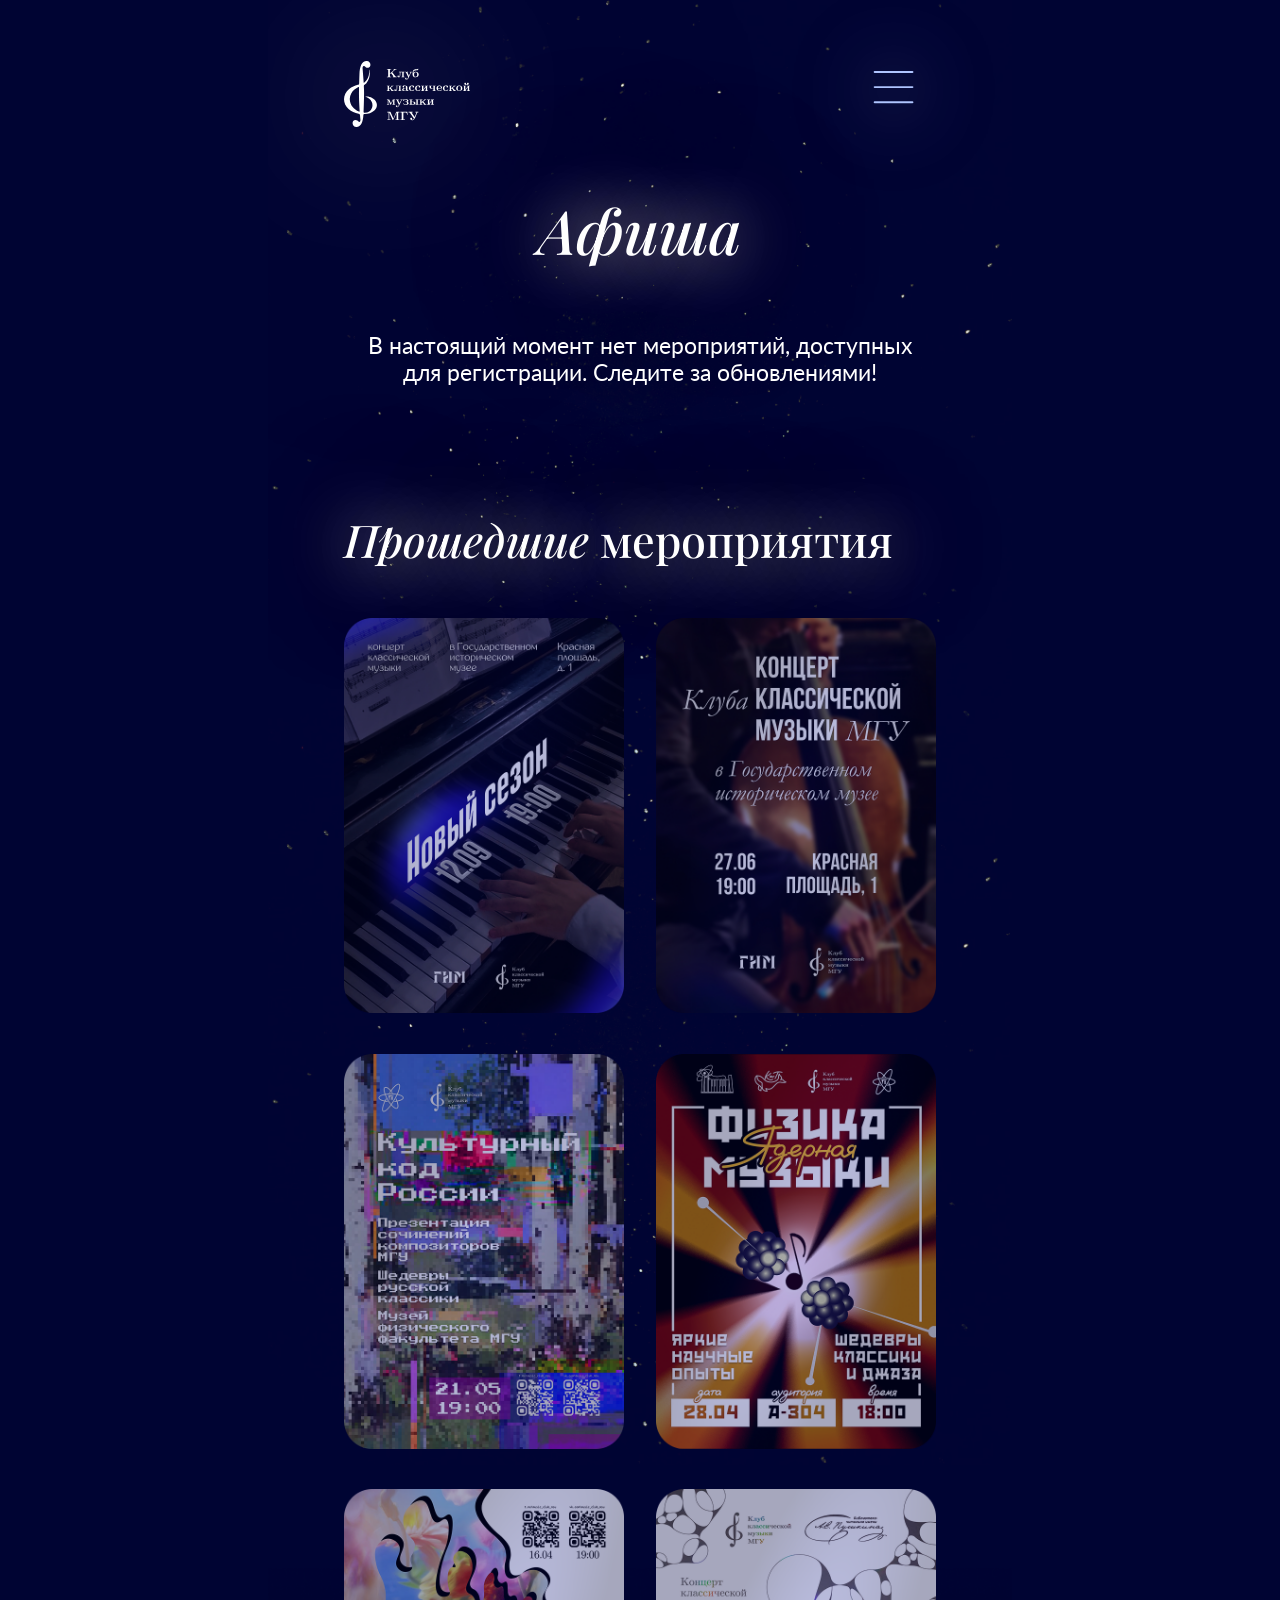
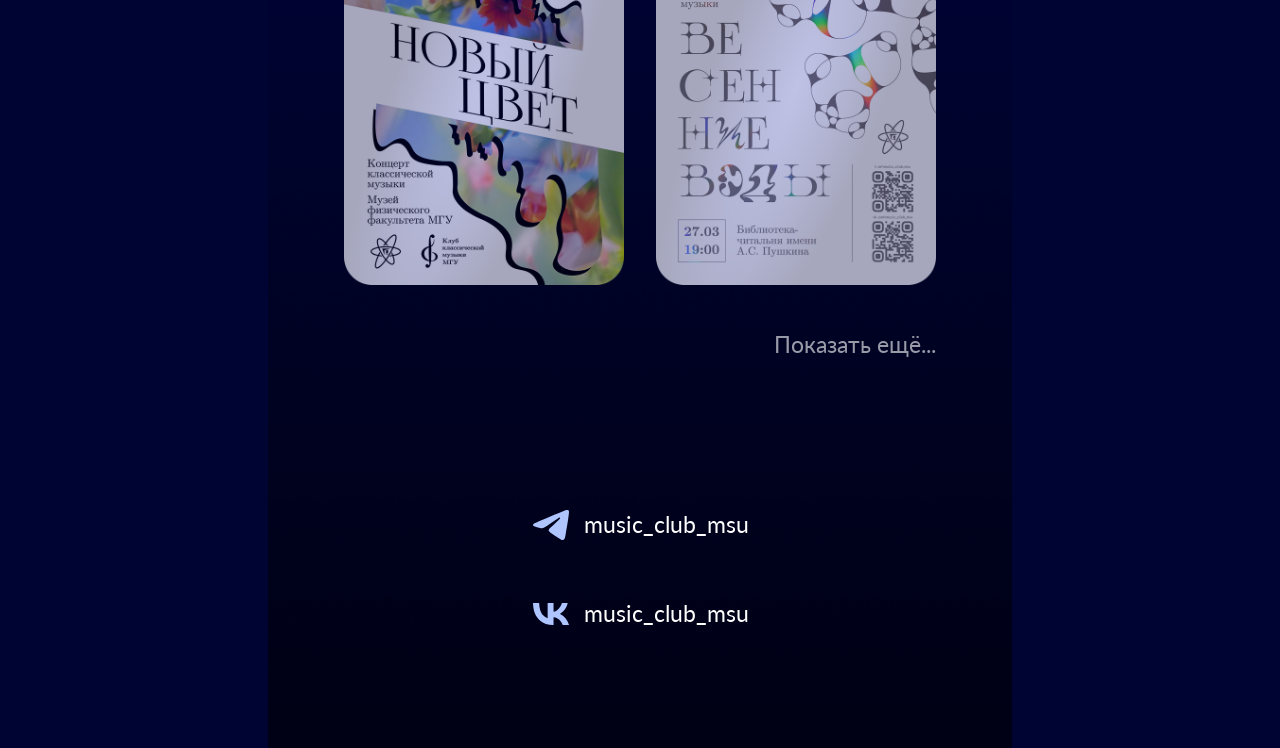
==== afisha/index.html @ d1515035 "афиша рабочая!" ====
<!DOCTYPE html>
<head>
    <meta charset="UTF-8">
    <meta name="viewport" content="width=device-width, initial-scale=1.0">
    <link rel="icon" type="image/png" href="../assets/icon.png" />
    <title>Клуб классической музыки МГУ | Афиша</title>
    <link rel="stylesheet" href="../css/styles.css">
</head>
<body>
    <div id="stage">
        <main id="page">
            <img class="afisha-shading" src="../assets//afisha/shading.png">
            <div class="afisha-start">
                <img class="members-sky" src="../assets/team/start-sky.png">
                <img class="page-logo" src="../assets/logo.svg">
                <img class="afisha-sky" src="../assets/afisha/starry-sky.png">
            </div>
            <div class="afisha-heading">
                <p class="font-pd-mi-32">Афиша</p>
            </div>
            <!-- <div class="actual">
                <img class="actual-pic" src="../assets/afisha/picture.png">
                <div class="desc">
                    <div class="info">
                        <div class="name">
                            <p class="font-pd-m-24">Новый сезон</p>
                            <p class="font-lato-12">Концерт классической музыки</p>
                        </div>
                        <div class="datetime">
                            <div class="data">
                                <p class="font-pd-mi-28">24</p>
                                <p class="font-pd-mi-16">сентября</p>
                            </div>
                            <p class="font-pd-mi-28">19:00</p>
                        </div>
                        <div class="place">
                            <p class="font-lato-12">Государственный исторический музей</p>
                            <p class="font-lato-12">Красная площадь, д. 1</p>
                        </div>
                    </div>
                    <a href="#" target="_blank" class="register-btn">Приобрести билет</a>
                </div>
            </div> -->
            <div class="empty">
                <p class="font-lato-12">
                    В настоящий момент нет мероприятий, доступных<br />для регистрации. Следите за обновлениями!
                </p>
            </div>
            <div class="past">
                <p class="font-pd-m-24">
                    <span class="font-pd-mi-24">Прошедшие&nbsp;</span>мероприятия
                </p>
                <div class="past-list">
                    <div class="past-card"
                        data-title="Новый сезон"
                        data-subtitle="Концерт классической музыки"
                        data-day="12"
                        data-month="сентября"
                        data-year="2026"
                        data-links='[
                            {"url": "https://vk.ru/album-31429234_310337410", "label": "Фотоальбом: часть 1 (фотограф — Софья Семёнова)", "type": "photo"},
                            {"url": "https://vk.ru/album-31429234_310337464", "label": "Фотоальбом: часть 2 (фотограф — Феликс Карпич)", "type": "photo"}
                        ]'>
                        <img src="../assets/afisha/120926.png">
                    </div>
                    <div class="past-card"
                        data-title="Концерт в Государственном историческом музее"
                        data-subtitle="Концерт классической музыки"
                        data-day="27"
                        data-month="июня"
                        data-year="2026"
                        data-links='[
                            {"url": "https://vk.ru/album-31429234_309769296", "label": "Фотоальбом: часть 1 (фотограф — Софья Семёнова)", "type": "photo"},
                            {"url": "https://vk.ru/album-31429234_309769375", "label": "Фотоальбом: часть 2 (фотограф — Родион Эшмаков)", "type": "photo"},
                            {"url": "https://vkvideo.ru/video-31429234_456239155", "label": "Видеозапись концерта", "type": "video"}
                        ]'>
                        <img src="../assets/afisha/270626.png">
                    </div>
                    <div class="past-card"
                        data-title="Культурный код России"
                        data-subtitle="Концерт классической музыки"
                        data-day="21"
                        data-month="мая"
                        data-year="2026"
                        data-links='[
                            {"url": "https://vk.ru/album-31429234_309480723", "label": "Фотоальбом (фотограф — Родион Эшмаков)", "type": "photo"},
                            {"url": "https://vkvideo.ru/video-31429234_456239156", "label": "Видеозапись концерта", "type": "video"}
                        ]'>
                        <img src="../assets/afisha/210526.png">
                    </div>
                    <div class="past-card"
                        data-title="Ядерная Физика Музыки"
                        data-subtitle="Научно-музыкальный концерт, проведённый совместно с Клубом пианистов МИФИ в НИЯУ МИФИ"
                        data-day="28"
                        data-month="апреля"
                        data-year="2026"
                        data-links='[
                            {"url": "https://vk.ru/album-31429234_309275579", "label": "Фотоальбом (фотограф — Родион Эшмаков)", "type": "photo"},
                            {"url": "https://vkvideo.ru/video-31429234_456239150", "label": "Видеозапись концерта", "type": "video"}
                        ]'>
                        <img src="../assets/afisha/280426.png">
                    </div>
                    <div class="past-card"
                        data-title="Новый цвет"
                        data-subtitle="Концерт классической музыки"
                        data-day="16"
                        data-month="апреля"
                        data-year="2026"
                        data-links='[
                            {"url": "https://vk.ru/album-31429234_309170044", "label": "Фотоальбом (фотограф — Родион Эшмаков)", "type": "photo"},
                            {"url": "https://vkvideo.ru/video-31429234_456239149", "label": "Видеозапись концерта", "type": "video"}
                        ]'>
                        <img src="../assets/afisha/160426.png">
                    </div>
                    <div class="past-card"
                        data-title="Весенние воды"
                        data-subtitle="Концерт классической музыки"
                        data-day="27"
                        data-month="марта"
                        data-year="2026"
                        data-links='[
                            {"url": "https://vk.ru/album-31429234_308937259", "label": "Фотоальбом (фотограф — Родион Эшмаков)", "type": "photo"}
                        ]'>
                        <img src="../assets/afisha/270326.png">
                    </div>
                    <div class="past-card past-card-hidden"
                        data-title="Новая весна"
                        data-subtitle="Концерт классической музыки"
                        data-day="27"
                        data-month="февраля"
                        data-year="2026"
                        data-links='[
                            {"url": "https://vk.ru/album-31429234_308636472", "label": "Фотоальбом (фотограф — Родион Эшмаков)", "type": "photo"},
                            {"url": "https://vkvideo.ru/video-31429234_456239149", "label": "Видеозапись концерта", "type": "video"}
                        ]'>
                        <img src="../assets/afisha/270226.png">
                    </div>
                    <div class="past-card past-card-hidden"
                        data-title="Новогодняя звезда"
                        data-subtitle="Концерт классической музыки"
                        data-day="17"
                        data-month="декабря"
                        data-year="2025"
                        data-links='[
                            {"url": "https://vk.ru/album-31429234_307936826", "label": "Фотоальбом (фотограф — Родион Эшмаков)", "type": "photo"},
                            {"url": "https://vkvideo.ru/video-31429234_456239142", "label": "Видеозапись концерта", "type": "video"}
                        ]'>
                        <img src="../assets/afisha/171225.png">
                    </div>
                    <div class="past-card past-card-hidden"
                        data-title="Созерцание"
                        data-subtitle="Концерт классической музыки"
                        data-day="25"
                        data-month="ноября"
                        data-year="2025"
                        data-links='[
                            {"url": "https://vk.ru/album-31429234_307709038", "label": "Фотоальбом (фотограф — Родион Эшмаков)", "type": "photo"}
                        ]'>
                        <img src="../assets/afisha/251125.png">
                    </div>
                    <div class="past-card past-card-hidden"
                        data-title="Закружилась листва золотая"
                        data-subtitle="Концерт классической музыки"
                        data-day="25"
                        data-month="октября"
                        data-year="2025"
                        data-links='[
                            {"url": "https://vk.ru/album-31429234_307386602", "label": "Фотоальбом (фотограф — Родион Эшмаков)", "type": "photo"}
                        ]'>
                        <img src="../assets/afisha/251025.png">
                    </div>
                    <div class="past-card past-card-hidden"
                        data-title="Физика Музыки"
                        data-subtitle="Научно-музыкальный концерт, проведённый в рамках Торжественного закрытия Международного фестиваля «НАУКА 0+» в Актовом зале Фундаментальной библиотеки МГУ"
                        data-day="12"
                        data-month="октября"
                        data-year="2025"
                        data-links='[
                            {"url": "https://vk.ru/album-31429234_307249229", "label": "Фотоальбом: часть 1 (фотограф — Родион Эшмаков)", "type": "photo"},
                            {"url": "https://vk.ru/album-31429234_307249247", "label": "Фотоальбом: часть 2 (фотограф — Софья Семёнова)", "type": "photo"},
                            {"url": "https://vk.ru/clip-31429234_456239136", "label": "Видеоклип", "type": "video"}
                        ]'>
                        <img src="../assets/afisha/121025.png">
                    </div>
                    <div class="past-card past-card-hidden"
                        data-title="Новый сезон"
                        data-subtitle="Концерт классической музыки"
                        data-day="18"
                        data-month="сентября"
                        data-year="2025"
                        data-links='[
                            {"url": "https://vk.ru/album-31429234_307030165", "label": "Фотоальбом (фотограф — Родион Эшмаков)", "type": "photo"},
                            {"url": "https://vk.ru/album-31429234_3070308927", "label": "Фотоальбом: часть 2 (фотограф — Софья Семёнова)", "type": "photo"}
                        ]'>
                        <img src="../assets/afisha/180925.png">
                    </div>
                </div>
                <button class="show-more-btn" id="showMoreBtn">
                    <p>Показать ещё...</p>
                </button>
            </div>
            <div class="modal-overlay" id="modalOverlay">
                <div class="modal">
                    <button class="modal-close" id="modalClose" aria-label="Закрыть">×</button>
                    <img class="modal-pic" id="modalPic" src="" alt="">
                    <div class="modal-desc">
                        <div class="info">
                            <div class="name">
                                <p class="font-pd-m-24" id="modalTitle">Название концерта</p>
                                <p class="font-lato-12" id="modalSubtitle">Концерт классической музыки</p>
                            </div>
                            <div class="datetime">
                                <div class="data">
                                    <p class="font-pd-mi-28" id="modalDay">24</p>
                                    <p class="font-pd-mi-16" id="modalMonth">сентября</p>
                                </div>
                                <p class="font-pd-mi-28" id="modalYear">2026</p>
                            </div>
                        </div>
                        <div class="modal-links" id="modalLinks"></div>
                    </div>
                </div>
            </div>
            <div class="footer">
                <div class="afisha-contacts">
                    <a href="https://t.me/music_club_msu" target="_blank" class="cont-link">
                        <div class="link-tg-vk">
                            <img src="../assets/tg-icon.svg" height="16" width="19">
                            <p class="font-lato-12">music_club_msu</p>
                        </div>
                    </a>
                    <a href="https://vk.ru/music_club_msu" target="_blank" class="cont-link">
                        <div class="link-tg-vk">
                            <img src="../assets/vk-icon.svg" height="12" width="19">
                            <p class="font-lato-12">music_club_msu</p>
                        </div>
                    </a>
                </div>
            </div>
        </main>
        <button class="burger" id="burger" aria-label="Меню">
            <img class="burger-img" src="../assets/burger.svg">
        </button>
        <div class="overlay" id="overlay"></div>
        <nav class="side-menu" id="sideMenu">
            <div class="menu-logo">
                <img src="../assets/logo.svg" alt="Логотип Клуба классической музыки МГУ">
            </div>
            <div class="menu-links">
                <a href="../">Главная</a>
                <a href="../team/">Участники Клуба</a>
                <a href="../afisha/" class="active">Афиша</a>
                <a href="../join/">Вступить в Клуб</a>
            </div>
        </nav>
    </div>
    <script src="../js/script.js"></script>
</body>
---- css/styles.css ----
*,
*::before,
*::after {
  box-sizing: border-box;
}

html,
body {
  margin: 0;
  padding: 0;
  background: #000433;
  overflow-x: hidden;
}

#stage {
  width: 100%;
  display: flex;
  justify-content: center;
  margin: 0;
  padding: 0;
}

#page {
  width: 393px;
  height: auto;
  transform-origin: top center;
  background: #000433; 
  overflow: hidden;
  min-height: 852px;
  position: relative;
}

.start {
    width: 393px;
    height: 412px;
    margin: 0 auto;
    position: relative;
}

.start-bg {
    position: absolute;
    width: 393px;
    height: 524px;
    background: linear-gradient(180deg, #000214 0%, #000433 100%); 
    transform: translate(0px, -112px);
    pointer-events: none;
}

.start-bg-img {
    width: 100%;
    height: 100%;
    object-fit: cover;
    display: block;
    mix-blend-mode: lighten;
}

.start-img {
    width: 333px;
    height: 365px;
    position: absolute;
    transform: translate(0px, 0px);
}

.logo {
    position: absolute;
    width: 231px;
    height: 121px;
    transform: translate(122px, 88px);
    filter: drop-shadow(0 0 35px rgb(207, 222, 255)) drop-shadow(0 0 100px rgba(0, 5, 67))
}

@font-face {
    font-family: 'Lato';
    src: url('../fonts/Lato-Regular.woff2') format('woff2');
    font-weight: 400;
    font-style: normal;
    font-display: swap;
}

@font-face {
    font-family: 'Lato';
    src: url('../fonts/Lato-Italic.woff2') format('woff2');
    font-weight: 400;
    font-style: italic;
    font-display: swap;
}

@font-face {
    font-family: 'Lato';
    src: url('../fonts/Lato-Bold.woff2') format('woff2');
    font-weight: 700;
    font-style: normal;
    font-display: swap;
}

@font-face {
    font-family: 'Lato';
    src: url('../fonts/Lato-BoldItalic.woff2') format('woff2');
    font-weight: 700;
    font-style: italic;
    font-display: swap;
}

@font-face {
    font-family: 'Playfair Display';
    src: url('../fonts/PlayfairDisplay-Regular.woff2') format('woff2');
    font-weight: 400;
    font-style: normal;
    font-display: swap;
}

@font-face {
    font-family: 'Playfair Display';
    src: url('../fonts/PlayfairDisplay-Italic.woff2') format('woff2');
    font-weight: 400;
    font-style: italic;
    font-display: swap;
}

@font-face {
    font-family: 'Playfair Display';
    src: url('../fonts/PlayfairDisplay-Medium.woff2') format('woff2');
    font-weight: 500;
    font-style: normal;
    font-display: swap;
}

@font-face {
    font-family: 'Playfair Display';
    src: url('../fonts/PlayfairDisplay-MediumItalic.woff2') format('woff2');
    font-weight: 500;
    font-style: italic;
    font-display: swap;
}

.start-txt {
    position: absolute;
    left: 40px;
    top: 288px;
    font-family: "Playfair Display", Times, serif;
    font-size: 16px;
    font-weight: 400;
    line-height: 1.3;
    text-align: left;
    margin: 0;
    padding: 0;
    text-indent: 0;
    font-style: normal; 
    color: white;
}

.start-txt .font-pd-i {
    font-style: italic;
}

.intro {
    width: 393px;
    height: 364px;
    position: relative;
    top: 12px;
}

.intro-shadow {
    width: 393px;
    height: 548px;
    position: absolute;
    top: -84px;
    mix-blend-mode: multiply;
}

.intro-orbit {
    width: 138px;
    height: 227px;
    position: absolute;
    left: 59px;
    top: 20px;
}

.star-1 {
    width: 52px;
    height: 52px;
    position: absolute;
    left: 143px;
    top: 2px;
    mix-blend-mode: luminosity;
}

.star-2 {
    width: 44px;
    height: 44px;
    position: absolute;
    left: 60px;
    top: 81px;
    mix-blend-mode: luminosity;
}

.star-3 {
    width: 40px;
    height: 40px;
    position: absolute;
    left: 40px;
    top: 194px;
    mix-blend-mode: luminosity;
}

.intro-texts {
    display: flex;
    flex-direction: column;
    gap: 24px;
    padding: 0px;
    justify-content: start;
    align-items: end;
    width: 313px;
    position: absolute;
    top: 8px;
    left: 40px;
}

.intro-text-block-1 {
    display: flex;
    flex-direction: column;
    gap: 8px;
    padding: 0px;
    width: 148px;
    justify-content: start;
    align-items: start;
}

.intro-text-block-2 {
    display: flex;
    flex-direction: column;
    gap: 8px;
    padding: 0px;
    width: 231px;
    justify-content: start;
    align-items: start;
}

.intro-text-block-3 {
    display: flex;
    flex-direction: column;
    gap: 8px;
    padding: 0px;
    width: 313px;
    justify-content: start;
    align-items: start;
}

.intro-heading {
    display: flex;
    flex-direction: row;
    gap: 8px;
    padding: 0px;
    height: 32px;
    justify-content: start;
    align-items: end;
    text-shadow: 
        0 0 35px rgb(255, 236, 207),
        0 0 100px rgba(0, 0, 0, 0.75);
}

.font-pd-m-36 {
    font-family: "Playfair Display", Times, serif;
    font-size: 36px;
    font-weight: 500;
    line-height: 1.1;
    text-align: left;
    margin: 0;
    padding: 0;
    text-indent: 0;
    font-style: normal; 
    color: #AFC5FF;
}

.font-pd-m-24 {
    font-family: "Playfair Display";
    font-size: 24px;
    font-weight: 500;
    line-height: 1.1;
    text-align: left;
    margin: 0;
    padding: 0;
    text-indent: 0;
    font-style: normal; 
    color: #AFC5FF;
}

.font-pd-mi-24 {
    font-family: "Playfair Display";
    font-size: 24px;
    font-weight: 500;
    line-height: 1.1;
    text-align: left;
    margin: 0;
    padding: 0;
    text-indent: 0;
    font-style: italic; 
    color: #AFC5FF;
}

.font-lato {
    font-family: "Lato";
    font-size: 16px;
    font-weight: 400;
    line-height: 1.3;
    text-align: left;
    margin: 0;
    padding: 0;
    text-indent: 0;
    font-style: normal; 
    color: white;
}

.history {
    width: 393px;
    height: 742px;
    position: relative;
}

.hist-sky {
    width: 393px;
    height: 494px;
    position: absolute;
    top: 0px;
    left: 0px;
    mix-blend-mode: lighten;
}

.hist-ph {
    width: 393px;
    height: 287px;
    position: absolute;
    top: 40px;
    left: 0px;
}

.hist-planets {
    width: 318px;
    height: 601px;
    position: absolute;
    left: 0px;
    top: 259px;
}

.font-pd-m-32 {
    font-family: "Playfair Display";
    font-size: 32px;
    font-weight: 500;
    line-height: 1.1;
    text-align: left;
    margin: 0;
    padding: 0;
    text-indent: 0;
    color: white;  
}

.font-pd-mi-32 {
    font-family: "Playfair Display";
    font-size: 32px;
    font-weight: 500;
    line-height: 1.1;
    text-align: left;
    margin: 0;
    padding: 0;
    text-indent: 0;
    font-style: italic;
    color: white;  
}

.hist-heading {
    position: absolute;
    left: 40px;
    top: 268px;
    text-shadow: 
        0 0 35px rgb(255, 236, 207),
        0 0 100px rgba(0, 0, 0, 0.75);
}

.hist-texts {
    display: flex;
    flex-direction: column;
    gap: 24px;
    padding: 0px;
    width: 231px;
    justify-content: start;
    align-items: end;
    position: absolute;
    left: 122px;
    top: 343px;
}

.hist-text {
    display: flex;
    flex-direction: column;
    gap: 12px;
    padding: 0px;
    justify-content: start;
    align-items: start;
}

.font-pd-mi-28 {
    font-family: "Playfair Display";
    font-size: 28px;
    font-weight: 500;
    line-height: 1.1;
    text-align: left;
    margin: 0;
    padding: 0;
    text-indent: 0;
    font-style: italic;
    color: #AFC5FF;     
}

.font-lato-14 {
    font-family: "Lato";
    font-weight: 400;
    font-size: 14px;
    line-height: 1.3;
    text-align: left;
    margin: 0;
    padding: 0;
    text-indent: 0;
    color: white;   
}

.hist-text-2 {
    display: flex;
    flex-direction: column;
    gap: 12px;
    padding: 0px;
    justify-content: start;
    align-items: start;
    width: 196px;
}

.projects {
    position: relative;
    width: 393px;
    height: 2627px;
}

.prj-sky {
    position: absolute;
    width: 393px;
    height: 494px;
    left: 0px;
    top: -32px;
    mix-blend-mode: lighten;
}

.prj-heading {
    position: absolute;
    left: 121px;
    top: 68px;
    text-shadow: 
        0 0 35px rgb(255, 236, 207),
        0 0 100px rgba(0, 0, 0, 0.75);
}

.concerts {
    position: absolute;
    width: 393px;
    height: 880px;
    top: 125px;
}

.concerts-year {
    width: 68px;
    height: 43px;
    position: absolute;
    left: 25px;
    top: 0px;
}

.concerts-heading {
    position: absolute;
    width: 313px;
    left: 40px;
    top: 10px;
    text-shadow: 
        0 0 35px rgb(255, 236, 207),
        0 0 100px rgba(0, 0, 0, 0.75);
}

.concerts-ph {
    position: absolute;
    width: 393px;
    height: 221px;
    left: 0px;
    top: 213px;
}

.concerts-txt {
    position: absolute;
    left: 40px;
    top: 78px;
    padding: 12px 16px;
    background-color: rgba(175, 197, 255, 0.1);
    display: block;
    align-items: center;
    border-radius: 20px;
    border: solid 0.5px;
    border-color: rgba(255, 255, 255, 0.3);
    box-shadow: 
        inset -3px 3px 20px rgba(0, 2, 20, 0.5),
        inset 3px -3px 20px rgba(255, 255, 255, 0.2);
    backdrop-filter: blur(0.5px);
}

.font-lato-prj {
    font-family: "Lato";
    font-weight: 400;
    font-size: 14px;
    line-height: 1.2;
    text-align: left;
    margin: 0;
    padding: 0;
    text-indent: 0;
    color: white;  
}

.concerts-shadow {
    position: absolute;
    width: 393px;
    height: 612px;
    left: 0px;
    top: 344px;
}

.concerts-sky {
    position: absolute;
    width: 496px;
    height: 256px;
    left: -51px;
    top: 624px;
    mix-blend-mode: lighten;
}

.concerts-desc {
    position: absolute;
    flex-direction: column;
    left: 40px;
    top: 434px;
    width: 313px;
    display: flex;
    gap: 16px;
    justify-content: start;
    align-items: start;
}

.desc-heading {
    width: 100%;
    text-shadow: 0 0 35px rgb(255, 236, 207);
}

.font-pd-m-16 {
    font-family: "Playfair Display";
    font-size: 16px;
    font-weight: 500;
    line-height: 1.1;
    text-align: left;
    margin: 0;
    padding: 0;
    text-indent: 0;
    color: white; 
}

.font-pd-mi-16 {
    font-family: "Playfair Display";
    font-size: 16px;
    font-weight: 500;
    line-height: 1.1;
    text-align: left;
    margin: 0;
    padding: 0;
    text-indent: 0;
    color: white;  
    font-style: italic;
}

.concerts-desc-texts {
    width: 279px;
    display: flex;
    flex-direction: column;
    gap: 12px;
    justify-content: start;
    align-items: start;
}

.concerts-desc-txt {
    display: flex;
    flex-direction: row;
    justify-content: start;
    align-items: center;
    gap: 4px;
}

.planet-concerts {
    position: absolute;
    left: 0px;
    top: 638px;
    width: 87px;
    height: 173px;
}

.slogan {
    position: absolute;
    left: 68px;
    top: 704px;
    width: 258px;
    text-shadow: 
        0 0 35px rgb(255, 236, 207),
        0 0 100px rgba(0, 0, 0, 0.75);
}

.font-pd-m-20 {
    font-family: "Playfair Display";
    font-size: 20px;
    font-weight: 500;
    color: white;
    line-height: 1.2;
    text-align: center;
    margin: 0;
    padding: 0;
}

.font-pd-mi-20 {
    font-family: "Playfair Display";
    font-size: 20px;
    font-weight: 500;
    color: white;
    line-height: 1.2;
    text-align: center;
    font-style: italic;
    margin: 0;
    padding: 0;
}

.physmus {
    position: absolute;
    top: 1005px;
    width: 393px;
    height: 637px;
}

.physmus-sky {
    position: absolute;
    top: 213px;
    left: 0px;
    width: 393px;
    height: 494px;
    mix-blend-mode: lighten;
}

.physmus-shadow {
    position: absolute;
    top: 188px;
    left: 0px;
    width: 393px;
    height: 551px;
    mix-blend-mode: multiply;
}

.physmus-orbit {
    position: absolute;
    top: 314px;
    left: 0px;
    width: 393px;
    height: 321px;
}

.physmus-planets-r {
    position: absolute;
    width: 113px;
    height: 261px;
    left: 280px;
    top: 25px;
}

.physmus-planet-l {
    position: absolute;
    width: 151px;
    height: 172px;
    left: 0px;
    top: 272px;
}

.physmus-txt {
    position: absolute;
    left: 40px;
    top: 44px;
    padding: 12px 16px;
    background-color: rgba(175, 197, 255, 0.1);
    display: block;
    align-items: center;
    border-radius: 20px;
    border: solid 0.5px;
    border-color: rgba(255, 255, 255, 0.3);
    box-shadow: 
        inset -3px 3px 20px rgba(0, 2, 20, 0.5),
        inset 3px -3px 20px rgba(255, 255, 255, 0.2);
    backdrop-filter: blur(0.5px);
}

.physmus-heading {
    position: absolute;
    width: 313px;
    left: 40px;
    top: 2px;
    text-shadow: 
        0 0 35px rgb(255, 236, 207),
        0 0 100px rgba(0, 0, 0, 0.75);
}

.physmus-year {
    width: 40px;
    height: 43px;
    position: absolute;
    left: 289px;
    top: 143px;
}

.physmus-text {
    position: absolute;
    left: 40px;
    top: 173px;
    width: 231px;
}

.font-pd-mi-14 {
    font-family: "Playfair Display";
    font-weight: 500;
    font-size: 14px;
    line-height: 1.3;
    padding: 0px;
    margin: 0px;
    font-style: italic;
    color: #AFC5FF;
    text-align: left;
    text-shadow: 0 0 35px rgb(255, 236, 207);
}

.physmus-star-1 {
    position: absolute;
    width: 52px;
    height: 52px;
    left: 308px;
    top: 496.2px;
    mix-blend-mode: luminosity;
}

.physmus-star-2 {
    position: absolute;
    width: 36px;
    height: 36px;
    left: 253px;
    top: 546.2px;
    mix-blend-mode: luminosity;
    opacity: 0.8;
}

.physmus-star-3 {
    position: absolute;
    width: 28px;
    height: 28px;
    left: 217px;
    top: 568.2px;
    mix-blend-mode: luminosity;
    opacity: 0.5;
}

.physmus-years {
    position: absolute;
    width: 313px;
    height: 156px;
    left: 40px;
    top: 452px;
    text-shadow: 0 0 35px rgb(255, 236, 207);
}

.font-lato-10 {
    font-family: "Lato";
    font-weight: 400;
    font-size: 10px;
    color: white;
    padding: 0px;
    margin: 0px;
    line-height: 1.2;
}

.font-lato-12 {
    font-family: "Lato";
    font-weight: 400;
    font-size: 12px;
    color: white;
    padding: 0px;
    margin: 0px;
    line-height: 1.2;
}

.cultcode {
    position: absolute;
    width: 393px;
    height: 540px;
    left: 0px;
    top: 1658px;
}

.cultcode-sky {
    position: absolute;
    width: 393px;
    height: 525px;
    left: 0px;
    top: 0px;
    mix-blend-mode: lighten;
}

.cultcode-shadow {
    position: absolute;
    width: 393px;
    height: 487px;
    top: 26px;
    left: 0px;
}

.cultcode-ph {
    position: absolute;
    width: 393px;
    height: 286px;
    left: 0px;
    top: 117px;
}

.cultcode-year {
    position: absolute;
    width: 55px;
    height: 32px;
    left: 292px;
    top: 7px;
}

.cultcode-heading {
    position: absolute;
    width: 313px;
    left: 40px;
    top: 48px;
    text-shadow: 
        0 0 35px rgb(255, 236, 207),
        0 0 100px rgba(0, 0, 0, 0.75);
}

.cultcode-txt {
    position: absolute;
    left: 122px;
    top: 140px;
    padding: 12px 16px;
    background-color: rgba(175, 197, 255, 0.1);
    display: block;
    align-items: center;
    border-radius: 20px;
    border: solid 0.5px;
    border-color: rgba(255, 255, 255, 0.3);
    box-shadow: 
        inset -3px 3px 20px rgba(0, 2, 20, 0.5),
        inset 3px -3px 20px rgba(255, 255, 255, 0.2);
    backdrop-filter: blur(0.5px);
}

.cultcode-desc {
    position: absolute;
    left: 122px;
    top: 286px;
}

.cultcode-texts {
    position: absolute;
    width: 231px;
    left: 122px;
    top: 334px;
    display: flex;
    flex-direction: column;
    gap: 8px;
    padding: 0px;
    margin: 0px;
}

.cultcode-text {
    display: flex;
    flex-direction: row;
    gap: 4px;
    padding: 0px;
    margin: 0px;
}

.cultcode-star {
    width: 36px;
    height: 36px;
    mix-blend-mode: luminosity;
}

.cultcode-planet {
    position: absolute;
    width: 126px;
    height: 173px;
    left: 0px;
    top: 390px;
}

.universe {
    position: absolute;
    width: 393px;
    height: 444px;
    top: 2183px;
}

.universe-sky {
    position: absolute;
    width: 393px;
    height: 508px;
    top: -63px;
    mix-blend-mode: lighten;
}

.universe-shadow {
    position: absolute;
    width: 393px;
    height: 551px;
    top: -98px;
    mix-blend-mode: multiply;
}

.universe-orbit {
    position: absolute;
    width: 393px;
    height: 321px;
    top: 3px;
}

.universe-glow {
    position: absolute;
    width: 243px;
    height: 259px;
    top: 222px;
    left: 150px;
}

.universe-year {
    position: absolute;
    width: 52px;
    height: 22px;
    top: 51px;
    left: 282px;
}

.universe-heading {
    position: absolute;
    width: 313px;
    left: 40px;
    top: 108px;
    text-shadow: 
        0 0 35px rgb(255, 236, 207),
        0 0 100px rgba(0, 0, 0, 0.75);
}

.universe-txt {
    position: absolute;
    left: 40px;
    top: 176px;
    padding: 12px 16px;
    background-color: rgba(175, 197, 255, 0.1);
    display: block;
    align-items: center;
    border-radius: 20px;
    border: solid 0.5px;
    border-color: rgba(255, 255, 255, 0.3);
    box-shadow: 
        inset -3px 3px 20px rgba(0, 2, 20, 0.5),
        inset 3px -3px 20px rgba(255, 255, 255, 0.2);
    backdrop-filter: blur(0.5px);
}

.universe-texts {
    display: flex;
    flex-direction: row;
    gap: 16px;
    width: 313px;
    justify-content: start;
    align-items: start;
    position: absolute;
    left: 40px;
    top: 288px;
}

.link {
    color: #AFC5FF;
}

.font-pd-mi-12 {
    font-family: "Playfair Display";
    font-size: 12px;
    line-height: 1.2;
    padding: 0px;
    margin: 0px;
    font-style: italic;
    color: #AFC5FF;
}

.contacts {
    position: relative;
    width: 393px;
    height: 517px;
}

.contacts-shadow {
    position: absolute;
    width: 393px;
    height: 412px;
    top: 105px;
}

.contacts-heading {
    position: absolute;
    left: 63px;
    top: 9px;
    text-shadow: 
        0 0 35px rgb(255, 236, 207),
        0 0 100px rgba(0, 0, 0, 0.75);
}

.Aleksey {
    position: absolute;
    width: 216px;
    height: 216px;
    top: 50px;
    left: 89px;
}

.director {
    position: absolute;
    width: 159px;
    left: 117px;
    top: 252px;
    text-shadow: 0 0 35px rgb(255, 236, 207);
}

.director-contacts {
    position: absolute;
    left: 110px;
    top: 307px;
}

.contacts-links {
    display: flex;
    flex-direction: column;
    gap: 8px;
    padding: 0px;
    margin: 0px;
    position: absolute;
    left: 140px;
    top: 379px;
}

.link-tg-vk {
    display: flex;
    flex-direction: row;
    gap: 8px;
    align-items: center;
    padding: 12px 0px;
}

.cont-link {
    text-decoration: none;
    color: white;
}

.burger {
    position: fixed;
    left: 270px;
    top: 0px;
    background: none;
    border: none;
    cursor: pointer;
    padding: 0;
}

.burger-img {
    width: 100%;
    height: 100%;
}

.overlay {
    position: fixed;
    top: 0;
    left: 0;
    width: 100%;
    height: 100%;
    background: rgba(0, 4, 51, 0.5);
    backdrop-filter: blur(8px);
    opacity: 0;
    visibility: hidden;
    transition: opacity 0.7s ease, visibility 0.7s ease;
}

.overlay.active {
    opacity: 1;
    visibility: visible;
}

.side-menu {
    position: fixed;
    top: 0;
    right: -320px;
    width: auto;
    height: 100vh;
    background: rgba(0, 4, 51, 0.7);
    padding: 40px;
    transition: right 0.7s ease;
    display: flex;
    flex-direction: column;
    justify-content: start;
    align-items: center;
}

.side-menu.open {
    right: 0;
}

.menu-logo {
    margin-bottom: 24px;
}

.menu-logo img {
    width: 140px;
    height: auto;
    display: block;
}

.side-menu a {
    display: block;
    color: white;
    text-decoration: none;
    font-family: "Playfair Display", serif;
    font-size: 16px;
    font-weight: 500;
    padding: 14px 0;
    transition: color 0.3s ease, padding-left 0.3s ease;
}

.side-menu a.active {
    color: #AFC5FF;
}

.menu-links {
    display: flex;
    padding: 0;
    margin: 0;
    flex-direction: column;
}

.members-start {
    display: block;
    height: 68px;
    position: relative;
    overflow: visible;
    margin-bottom: 36px;
}

.members-shadow {
    position: absolute;
    height: 551px;
    top: 65px;
    mix-blend-mode: multiply;
}

.members-sky {
    height: 513px;
    mix-blend-mode: lighten;
}

.members-orbit {
    height: 321px;
    position: absolute;
    top: 194px;
    left: 0;
}

.page-logo {
    height: 35px;
    position: absolute;
    left: 40px;
    top: 32px;
    filter: drop-shadow(0 0 35px rgb(255, 236, 207)) drop-shadow(0 0 100px rgba(0, 0, 0, 0.75));
}

.members-star-1 {
    width: 28px;
    position: absolute;
    left: 38px;
    top: 499px;
    mix-blend-mode: luminosity;
}

.members-star-2 {
    width: 36px;
    position: absolute;
    left: 91px;
    top: 485.2px;
    mix-blend-mode: luminosity;
}

.members-star-3 {
    width: 52px;
    position: absolute;
    left: 142px;
    top: 461px;
    mix-blend-mode: luminosity;
}

.head {
    display: flex;
    flex-direction: column;
    gap: 32px;
    position: relative;
}

.members-heading {
    display: block;
    text-shadow: 
        0 0 35px rgb(255, 236, 207),
        0 0 100px rgba(0, 0, 0, 0.75);
}

.members-director {
    display: flex;
    flex-direction: column;
    justify-content: start;
    align-items: center;
    gap: 20px;
    text-shadow: 
        0 0 35px rgb(255, 236, 207),
        0 0 100px rgba(0, 0, 0, 0.75);
}

.director-info {
    display: flex;
    flex-direction: column;
    align-items: center;
    gap: 16px;
    padding: 4px 0;
}

.director-photo {
    width: 132px;
    height: 132px;
    display: block;
    position: relative;
}

.director-photo img {
    width: 182px;
    height: 182px;
    position: absolute;
    left: -22.5px;
    top: -28px;
}

.director-name {
    display: flex;
    flex-direction: column;
    gap: 4px;
    align-items: center;
}

.font-lato-16 {
    font-family: "Lato";
    font-size: 16px;
    line-height: 1.2;
    font-weight: 400;
    color: white;
    opacity: 0.6;
    padding: 0;
    margin: 0;
    text-shadow: none;
}

.musicians {
    position: relative;
    margin-top: 76px;
    display: block;
}

.musicians-sky {
    height: 450px;
    position: absolute;
    bottom: 0;
    mix-blend-mode: lighten;
}

.musicians-heading {
    position: absolute;
    left: 214px;
    text-shadow: 
        0 0 35px rgb(255, 236, 207),
        0 0 100px rgba(0, 0, 0, 0.75);
}

.group {
    position: relative;
    display: flex;
    flex-direction: column;
    gap: 16px;
    padding-top: 42px;
    align-items: center;
}

.member {
    display: flex;
    flex-direction: row;
    gap: 12px;
    width: 313px;
    justify-content: start;
    align-items: center;
}

.member-photo {
    position: relative;
    width: 90px;
    height: 90px;
}

.member-photo img {
    position: absolute;
    width: 124px;
    height: 124px;
    left: -19px;
    top: -18px;
}

.name {
    display: flex;
    flex-direction: column;
    gap: 4px;
    width: 211px;
}

.name .font-pd-m-20 {
    line-height: 1.3;
    text-shadow: 
        0 0 35px rgb(255, 236, 207),
        0 0 100px rgba(0, 0, 0, 0.75);
}

.musicians-photo {
    position: relative;
    height: 296px;
    margin-top: 18px;
}

.organizators {
    position: relative;
    margin-top: 32px;
    display: flex;
    flex-direction: column;
    gap: 16px;
    align-items: start;
    justify-content: start;
    padding: 0 40px 0 40px;
}

.organizators .font-pd-mi-24 {
    text-shadow: 
        0 0 35px rgb(255, 236, 207),
        0 0 100px rgba(0, 0, 0, 0.75);
}

.organizators .group {
    padding-top: 0;
}

.bottom {
    position: relative;
    height: 442px;
    overflow: visible;
}

.bottom-shadow {
    height: 412px;
    position: absolute;
    bottom: 0;
}

.bottom-sky-1 {
    height: 444px;
    position: absolute;
    top: -127px;
    mix-blend-mode: lighten;
}

.bottom-sky-2 {
    height: 347px;
    position: absolute;
    top: 95px;
    mix-blend-mode: lighten;
}

.ph-2 {
    height: 296px;
    position: absolute;
    top: 30px;
}

.join {
    position: absolute;
    left: 40px;
    top: 301px;
    padding: 12px 16px;
    background-color: rgba(175, 197, 255, 0.2);
    display: block;
    align-items: center;
    border-radius: 20px;
    border: solid 0.5px;
    border-color: rgba(255, 255, 255, 0.3);
    box-shadow: 
        inset -3px 3px 20px rgba(0, 2, 20, 0.5),
        inset 3px -3px 20px rgba(255, 255, 255, 0.2);
    backdrop-filter: blur(1px);
    width: 313px;
    cursor: pointer;
    transition: all 0.3s ease;
}

.join:hover {
    background-color: rgba(175, 197, 255, 0.3);
    border-color: rgba(175, 197, 255, 0.6);
    box-shadow: 
        0 0 30px rgba(175, 197, 255, 0.2),
        inset -3px 3px 20px rgba(0, 2, 20, 0.5),
        inset 3px -3px 20px rgba(255, 255, 255, 0.3);
    transform: scale(1.02);
}

.join:active {
    transform: scale(0.97);
    transition-duration: 0.1s;
}

.join-link {
    text-decoration: none;
    display: inline-block;
}

.join-start {
    display: block;
    height: 175px;
    position: relative;
    overflow: visible;
    margin-bottom: 28px;
}

.shading {
    height: 412px;
}

.join-sky {
    height: 513px;
    mix-blend-mode: lighten;
    position: absolute;
    top: 0;
    left: 0;
}

.join-heading {
    width: 313px;
    position: absolute;
    left: 40px;
    top: 88px;
    text-shadow: 
        0 0 35px rgb(255, 236, 207),
        0 0 100px rgba(0, 0, 0, 0.75);
}

.join-heading .font-pd-m-24 {
    line-height: 1.2;
    color: white;
    text-align: center;
}

.join-heading .font-pd-mi-24 {
    line-height: 1.2;
    color: white;
    text-align: center;
}

.form-container {
    position: relative;
    padding: 0 40px 0 40px;
    display: flex;
    flex-direction: column;
    gap: 16px;
}

.field {
    position: relative;
    display: flex;
    flex-direction: column;
    gap: 4px;
}

.field-name {
    position: relative;
    padding: 0 12px;
    display: none;
}

.hint {
    position: relative;
    padding: 0 12px;
    display: none;
    margin-top: 4px;
}

.select-wrapper {
    position: relative;
    display: flex;
    align-items: center;
    height: 36px;
    padding: 8px 12px;
    background-color: rgba(175, 197, 255, 0.2);
    border-radius: 15px;
    border: 0.5px solid rgba(255, 255, 255, 0.3);
    box-shadow: 
        inset -3px 3px 20px rgba(0, 2, 20, 0.5),
        inset 3px -3px 20px rgba(255, 255, 255, 0.2);
    backdrop-filter: blur(1px);
    width: 100%;
    box-sizing: border-box;
}

.select-wrapper select {
    appearance: none;
    -webkit-appearance: none;
    background: transparent;
    border: none;
    padding: 0;
    width: 100%;
    color: white;
    font-family: "Playfair Display", serif;
    font-size: 16px;
    font-weight: 500;
    line-height: 1.2;
    cursor: pointer;
    outline: none;
    box-shadow: none;
    border-radius: 15px;
    margin: 0;
}

.select-wrapper select:invalid {
    opacity: 0.6;
}

.select-wrapper select:valid {
    opacity: 1;
}

.select-wrapper select option {
    background-color: rgba(0, 4, 51, 1);
    color: white;
    font-family: "Playfair Display", serif;
    font-size: 16px;
    font-weight: 500;
    padding: 8px 12px;
    border-radius: 15px;
}

.select-arrow {
    position: absolute;
    right: 12px;
    top: 50%;
    transform: translateY(-50%);
    width: 20px;
    height: 20px;
    pointer-events: none;
    transition: transform 0.3s ease;
    flex-shrink: 0;
}

.select-arrow.rotated {
    transform: translateY(-50%) rotate(180deg);
    filter: brightness(1);
}

.label {
    position: relative;
    display: flex;
    flex-direction: column;
    height: auto;
    min-height: 36px;
    padding: 8px 12px;
    background-color: rgba(175, 197, 255, 0.2);
    border-radius: 15px;
    border: 0.5px solid rgba(255, 255, 255, 0.3);
    box-shadow: 
        inset -3px 3px 20px rgba(0, 2, 20, 0.5),
        inset 3px -3px 20px rgba(255, 255, 255, 0.2);
    backdrop-filter: blur(1px);
    transition: border-color 0.3s ease, box-shadow 0.3s ease;
}

.label:focus-within {
    border-color: #AFC5FF;
    box-shadow: 0 0 20px rgba(175, 197, 255, 0.1);
}

.field-input {
    width: 100%;
    background: transparent;
    border: none;
    outline: none;
    color: white;
    font-family: "Playfair Display", serif;
    font-size: 16px;
    font-weight: 500;
    line-height: 1.2;
    padding: 0;
    margin: 0;
    resize: vertical;
    min-height: 20px;
}

.field-input::placeholder {
    color: rgba(255, 255, 255, 0.4);
    font-family: "Playfair Display", serif;
    font-size: 16px;
    font-weight: 500;
    opacity: 1;
}

.field-input:focus::placeholder,
.field-input:not(:placeholder-shown)::placeholder {
    opacity: 0;
}

.field-name {
    display: none;
    margin-bottom: 4px;
}

.field:focus-within .field-name,
.field:has(.field-input:not(:placeholder-shown)) .field-name {
    display: block;
}

textarea.field-input {
    min-height: 36px;
    max-height: 200px;
    resize: none;
    padding: 0;
    overflow-y: auto;
}

.musician-fields,
.volunteer-fields {
    transition: all 0.3s ease;
}

.field.error .label {
    border-color: #FF6B6B;
    box-shadow: 0 0 20px rgba(255, 107, 107, 0.15);
}

.field.error .field-name p {
    color: #FF6B6B !important;
}

.field.error .field-input::placeholder {
    color: rgba(255, 107, 107, 0.4);
}

.submit-btn {
    height: 36px;
    width: 100%;
    padding: 8px 12px;
    background-color: rgba(175, 197, 255, 0.7);
    border-radius: 15px;
    border: 0.5px solid rgba(255, 255, 255, 0.3);
    box-shadow: 
        inset -3px 3px 20px rgba(0, 2, 20, 0.5),
        inset 3px -3px 20px rgba(255, 255, 255, 0.2);
    backdrop-filter: blur(1px);
    color: white;
    font-family: "Playfair Display", serif;
    font-size: 16px;
    font-weight: 500;
    line-height: 1.2;
    cursor: pointer;
    transition: all 0.3s ease;
    margin-top: 24px;
}

.submit-btn:hover {
    background-color: rgba(175, 197, 255, 0.6);
    border-color: rgba(175, 197, 255, 0.5);
    box-shadow: 0 0 30px rgba(175, 197, 255, 0.15);
}

.submit-btn:active {
    transform: scale(0.97);
}

.submit-btn:disabled {
    opacity: 0.5;
    cursor: not-allowed;
}

.submit-hint {
    font-family: "Lato", sans-serif;
    font-size: 12px;
    font-weight: 400;
    line-height: 1.2;
    color: rgba(255, 255, 255, 0.6);
    text-align: center;
    margin: 0 0 52px 0;
    padding: 0;
}

.success-start {
    position: relative;
    height: 146px;
    overflow: visible;
}

.message {
    position: relative;
    margin: 32px 40px 0 40px;
}

.success-orbit {
    position: absolute;
    width: 393px;
    top: 168px;
    left: -40px;
}

.message .font-pd-mi-16 {
    text-align: center;
    color: #AFC5FF;
    text-shadow: 
        0 0 35px rgb(255, 236, 207),
        0 0 100px rgba(0, 0, 0, 0.75);
}

.message .font-lato-12 {
    text-align: center;
    padding: 28px 0  0 0;
}

.buttons {
    display: flex;
    flex-direction: column;
    gap: 16px;
    margin: 64px 41px 0 41px;
}

.refill-btn {
    height: 36px;
    width: 100%;
    padding: 8px 12px;
    background-color: rgba(175, 197, 255, 0);
    border-radius: 15px;
    border: 0.5px solid rgba(255, 255, 255, 0.3);
    box-shadow: 
        inset -3px 3px 20px rgba(0, 2, 20, 0.5),
        inset 3px -3px 20px rgba(255, 255, 255, 0.2);
    backdrop-filter: blur(1px);
    color: white;
    font-family: "Playfair Display", serif;
    font-size: 16px;
    font-weight: 400;
    line-height: 1.3;
    cursor: pointer;
    transition: all 0.3s ease;
}

.refill-btn:hover {
    background-color: rgba(175, 197, 255, 0.3);
    border-color: rgba(175, 197, 255, 0.5);
    box-shadow: 0 0 30px rgba(175, 197, 255, 0.15);
}

.share-btn {
    height: 36px;
    width: 100%;
    padding: 8px 12px;
    background-color: rgba(175, 197, 255, 0.5);
    border-radius: 15px;
    border: 0.5px solid rgba(255, 255, 255, 0.3);
    box-shadow: 
        inset -3px 3px 20px rgba(0, 2, 20, 0.5),
        inset 3px -3px 20px rgba(255, 255, 255, 0.2);
    backdrop-filter: blur(1px);
    color: white;
    font-family: "Playfair Display", serif;
    font-size: 16px;
    font-weight: 400;
    line-height: 1.3;
    cursor: pointer;
    transition: all 0.3s ease;
}

.share-btn:hover {
    background-color: rgba(175, 197, 255, 0.8);
    border-color: rgba(175, 197, 255, 0.5);
    box-shadow: 0 0 30px rgba(175, 197, 255, 0.15);
}

.success-star-1 {
    position: absolute;
    left: -2px;
    top: 473px;
    width: 28px;
    mix-blend-mode: luminosity;
}

.success-star-2 {
    position: absolute;
    left: 51px;
    top: 459.2px;
    width: 36px;
    mix-blend-mode: luminosity;
}

.success-star-3 {
    position: absolute;
    left: 102px;
    top: 435px;
    width: 52px;
    mix-blend-mode: luminosity;
}

.home-btn {
    height: 36px;
    width: 231px;
    padding: 8px 12px;
    margin: 356px 81px 0 81px;
    background-color: rgba(175, 197, 255, 0);
    border-radius: 15px;
    border: 0.5px solid rgba(255, 255, 255, 0.3);
    box-shadow: 
        inset -3px 3px 20px rgba(0, 2, 20, 0.5),
        inset 3px -3px 20px rgba(255, 255, 255, 0.2);
    backdrop-filter: blur(1px);
    color: white;
    font-family: "Playfair Display", serif;
    font-size: 16px;
    font-weight: 400;
    line-height: 1.3;
    cursor: pointer;
    transition: all 0.3s ease;
}

.home-btn:hover {
    background-color: rgba(175, 197, 255, 0.3);
    border-color: rgba(175, 197, 255, 0.5);
    box-shadow: 0 0 30px rgba(175, 197, 255, 0.15);
}

.afisha-start {
    display: block;
    height: 68px;
    position: relative;
    overflow: visible;
    margin-bottom: 36px;
}

.afisha-heading .font-pd-mi-32 {
    text-align: center;
    text-shadow: 
        0 0 35px rgb(255, 236, 207),
        0 0 100px rgba(0, 0, 0, 0.75);
}

.afisha-sky {
    height: 512px;
    position: absolute;
    left: 0;
    top: 262px;
    mix-blend-mode: lighten;
}

.actual {
    display: block;
    position: relative;
    margin: 36px 0 60px 0;
    width: 393px;
    padding: 0 40px 0 40px;
    height: 631px;
}

.actual-pic {
    height: 443px;
}

.desc {
    display: flex;
    flex-direction: column;
    gap: 32px;
    padding: 12px 16px;
    position: absolute;
    bottom: 0;
    width: 313px;
    border-radius: 20px;
    border: 1px solid rgba(255, 255, 255, 0.3);
    box-shadow: 
        inset -3px 3px 20px rgba(0, 2, 20, 0.5),
        inset 3px -3px 20px rgba(255, 255, 255, 0.2);
    backdrop-filter: blur(1px);
}

.info {
    display: flex;
    flex-direction: column;
    gap: 8px;
}

.name {
    display: flex;
    flex-direction: column;
    gap: 0;
}

.name .font-pd-m-24 {
    line-height: 1.2;
    color: white;
    text-shadow: 
        0 0 35px rgb(255, 236, 207),
        0 0 100px rgba(0, 0, 0, 0.75);
}

.datetime {
    display: flex;
    flex-direction: row;
    gap: 12px;
}

.data {
    display: flex;
    flex-direction: row;
    gap: 4px;
    align-items: end;
}

.data .font-pd-mi-28 {
    font-style: normal;
    line-height: 1.0;
}

.data .font-pd-mi-16 {
    color: #AFC5FF;
}

.datetime .font-pd-mi-28 {
    font-style: normal;
    line-height: 1.0;
}

.place {
    display: flex;
    flex-direction: column;
    gap: 0;
}

.register-btn {
    height: 36px;
    width: 100%;
    padding: 8px 12px;
    background-color: rgba(175, 197, 255, 0.5);
    border-radius: 15px;
    border: 0.5px solid rgba(255, 255, 255, 0.3);
    box-shadow: 
        inset -3px 3px 20px rgba(0, 2, 20, 0.5),
        inset 3px -3px 20px rgba(255, 255, 255, 0.2);
    backdrop-filter: blur(1px);
    color: white;
    font-family: "Playfair Display", serif;
    font-size: 16px;
    font-weight: 400;
    line-height: 1.3;
    cursor: pointer;
    transition: all 0.3s ease;
    display: flex;
    justify-content: center;
    align-items: center;
    text-decoration: none;
    box-sizing: border-box;
}

.past {
    display: block;
    position: relative;
    padding: 0 40px 0 40px;
}

.past .font-pd-m-24 {
    color: white;
    margin-bottom: 28px;
    text-shadow: 
        0 0 35px rgb(255, 236, 207),
        0 0 100px rgba(0, 0, 0, 0.75);
}

.past .font-pd-mi-24 {
    color: white;
    margin-bottom: 28px;
    text-shadow: 
        0 0 35px rgb(255, 236, 207),
        0 0 100px rgba(0, 0, 0, 0.75);
}

.show-more-btn {
    display: block;
    width: auto;
    background-color: transparent;
    padding: 0;
    margin-right: 0;
    margin-left: auto;
    border: none;
}

.show-more-btn p {
    font-family: 'Lato';
    font-weight: 400;
    font-size: 12px;
    line-height: 1.2;
    opacity: 0.6;
    color: white;
    margin: 20px 0 0 0;
}

.show-more-btn:hover {
    cursor: pointer;
    text-shadow: 
        0 0 35px rgb(255, 236, 207),
        0 0 100px rgba(0, 0, 0, 0.75);
}

.past-list {
    display: grid;
    grid-template-columns: repeat(2, 148px); 
    gap: 17px; 
    justify-content: start;
}

.past-card img {
    width: 148px;
    height: 209px;
}

.past-card-hidden {
    display: none;
}

.footer {
    display: block;
    position: relative;
    height: 182px;
    margin-top: 24px;
    overflow: visible;
}

.afisha-contacts {
    display: flex;
    flex-direction: column;
    gap: 8px;
    padding: 44px 140px 52px 140px;
}

.afisha-shading {
    width: 393px;
    position: absolute;
    bottom: 0;
    left: 0;
}

.empty {
    display: block;
    position: relative;
    margin: 36px 40px 68px 40px;
}

.empty .font-lato-12 {
    text-align: center;
}

.modal-overlay {
    position: fixed;
    inset: 0;
    background: rgba(0, 4, 51, 0.7);
    backdrop-filter: blur(8px);
    display: flex;
    justify-content: center;
    align-items: flex-start;
    overflow-y: auto;
    -webkit-overflow-scrolling: touch;
    opacity: 0;
    visibility: hidden;
    transition: opacity 0.3s ease, visibility 0.3s ease;
    z-index: 100;
    padding: 40px 20px;
}

.modal-overlay.open {
    opacity: 1;
    visibility: visible;
}

.modal-overlay.open {
    opacity: 1;
    visibility: visible;
}

.modal {
    position: relative;
    width: 313px;
    padding: 0;
    border-radius: 25px;
    border: 1px solid rgba(255, 255, 255, 0.3);
    background-color: rgba(0, 4, 51, 0.85);
    box-shadow: 
        inset -3px 3px 20px rgba(0, 2, 20, 0.5),
        inset 3px -3px 20px rgba(255, 255, 255, 0.2);
    backdrop-filter: blur(4px);
    transform: scale(0.95);
    transition: transform 0.3s ease;
    overflow: hidden;
}

.modal-overlay.open .modal {
    transform: scale(1);
}

.modal-close {
    position: absolute;
    top: 8px;
    right: 12px;
    z-index: 2;
    background: none;
    border: none;
    color: white;
    font-size: 24px;
    line-height: 1;
    cursor: pointer;
    padding: 0;
    opacity: 0.7;
    transition: opacity 0.2s ease;
    text-shadow: 0 0 8px rgba(0, 0, 0, 0.6);
}

.modal-close:hover {
    opacity: 1;
}

.modal-pic {
    display: block;
    width: 100%;
    height: auto;
    border-radius: 20px 20px 0 0;
}

.modal-desc {
    display: flex;
    flex-direction: column;
    gap: 32px;
    padding: 12px 16px 16px 16px;
}

.modal-links {
    display: flex;
    flex-direction: column;
    gap: 8px;
}

.modal-links .register-btn {
    font-family: "Lato";
    font-weight: 400;
    font-size: 12px;
    line-height: 1.2;
    text-align: center;
    display: flex;
    justify-content: center;
    align-items: center;
    height: auto;
    min-height: 36px;
    padding: 8px 12px;
}

.modal .datetime {
    gap: 8px;
}
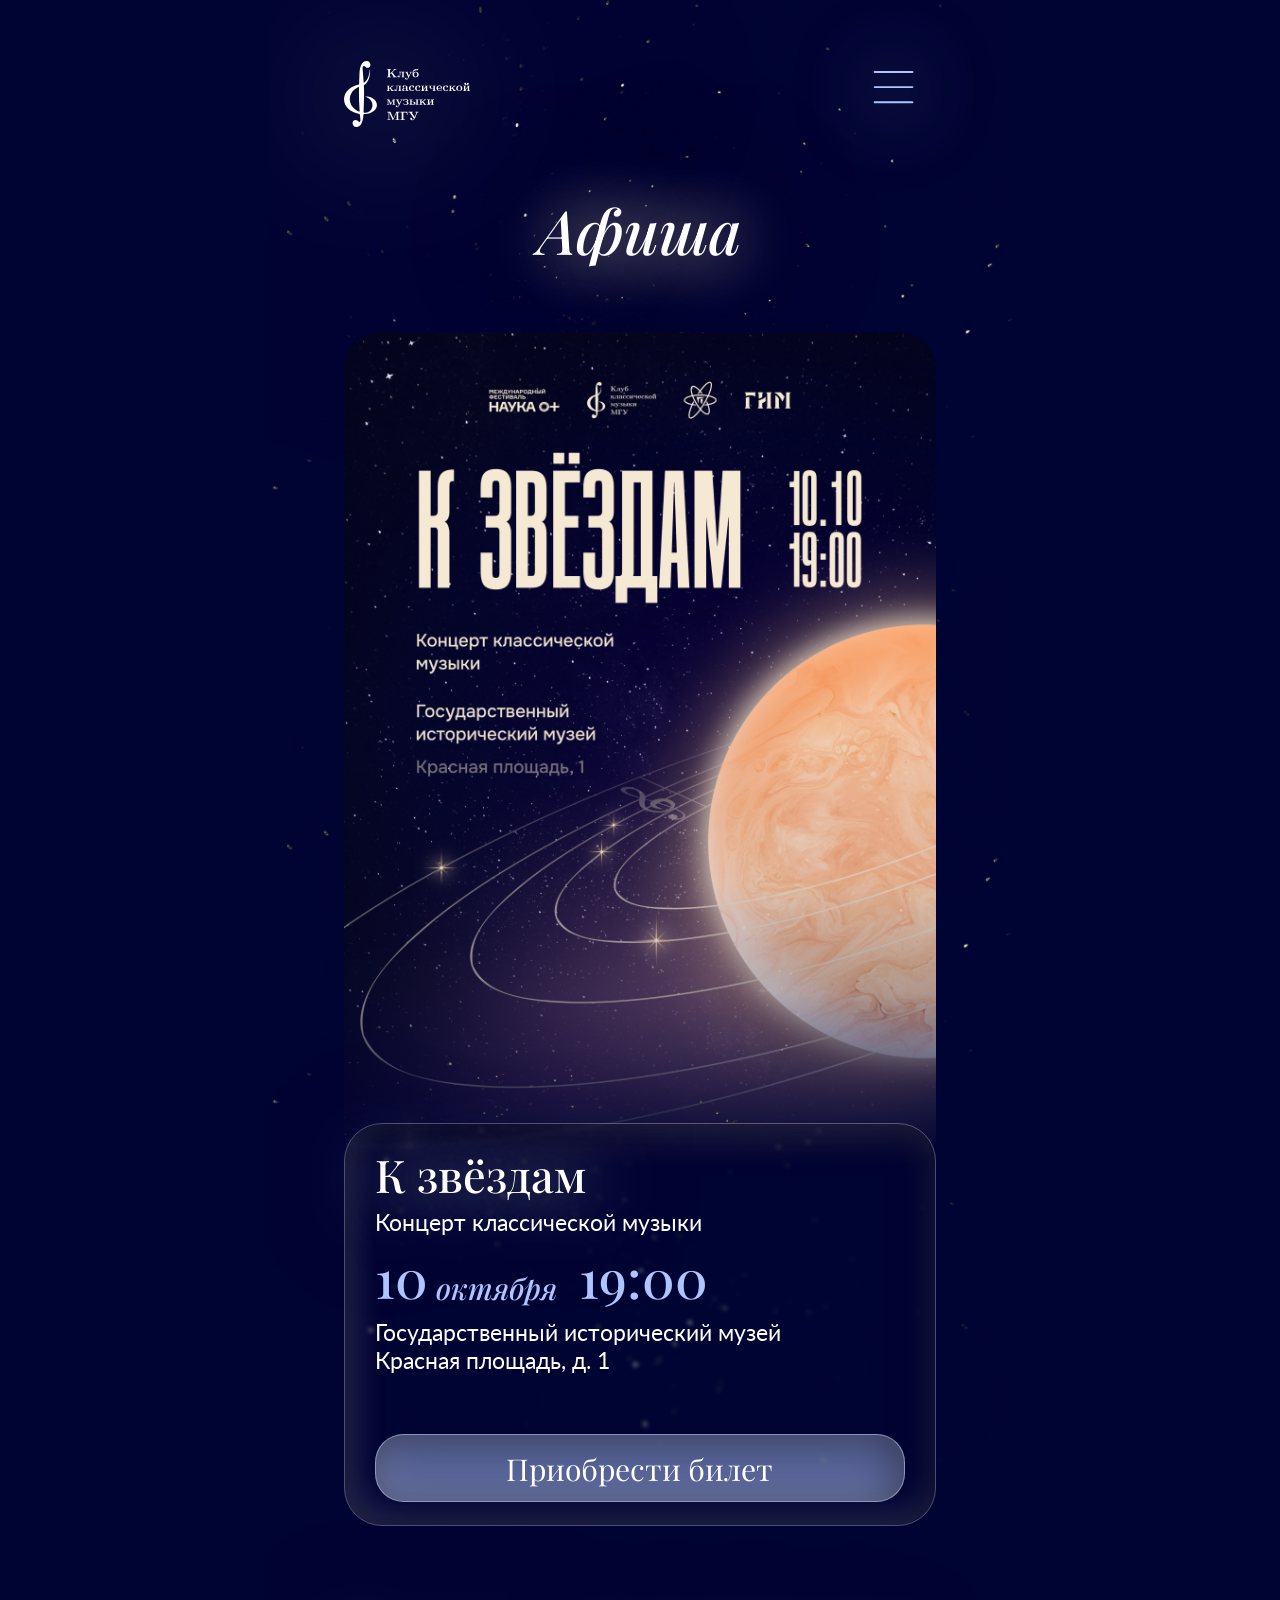
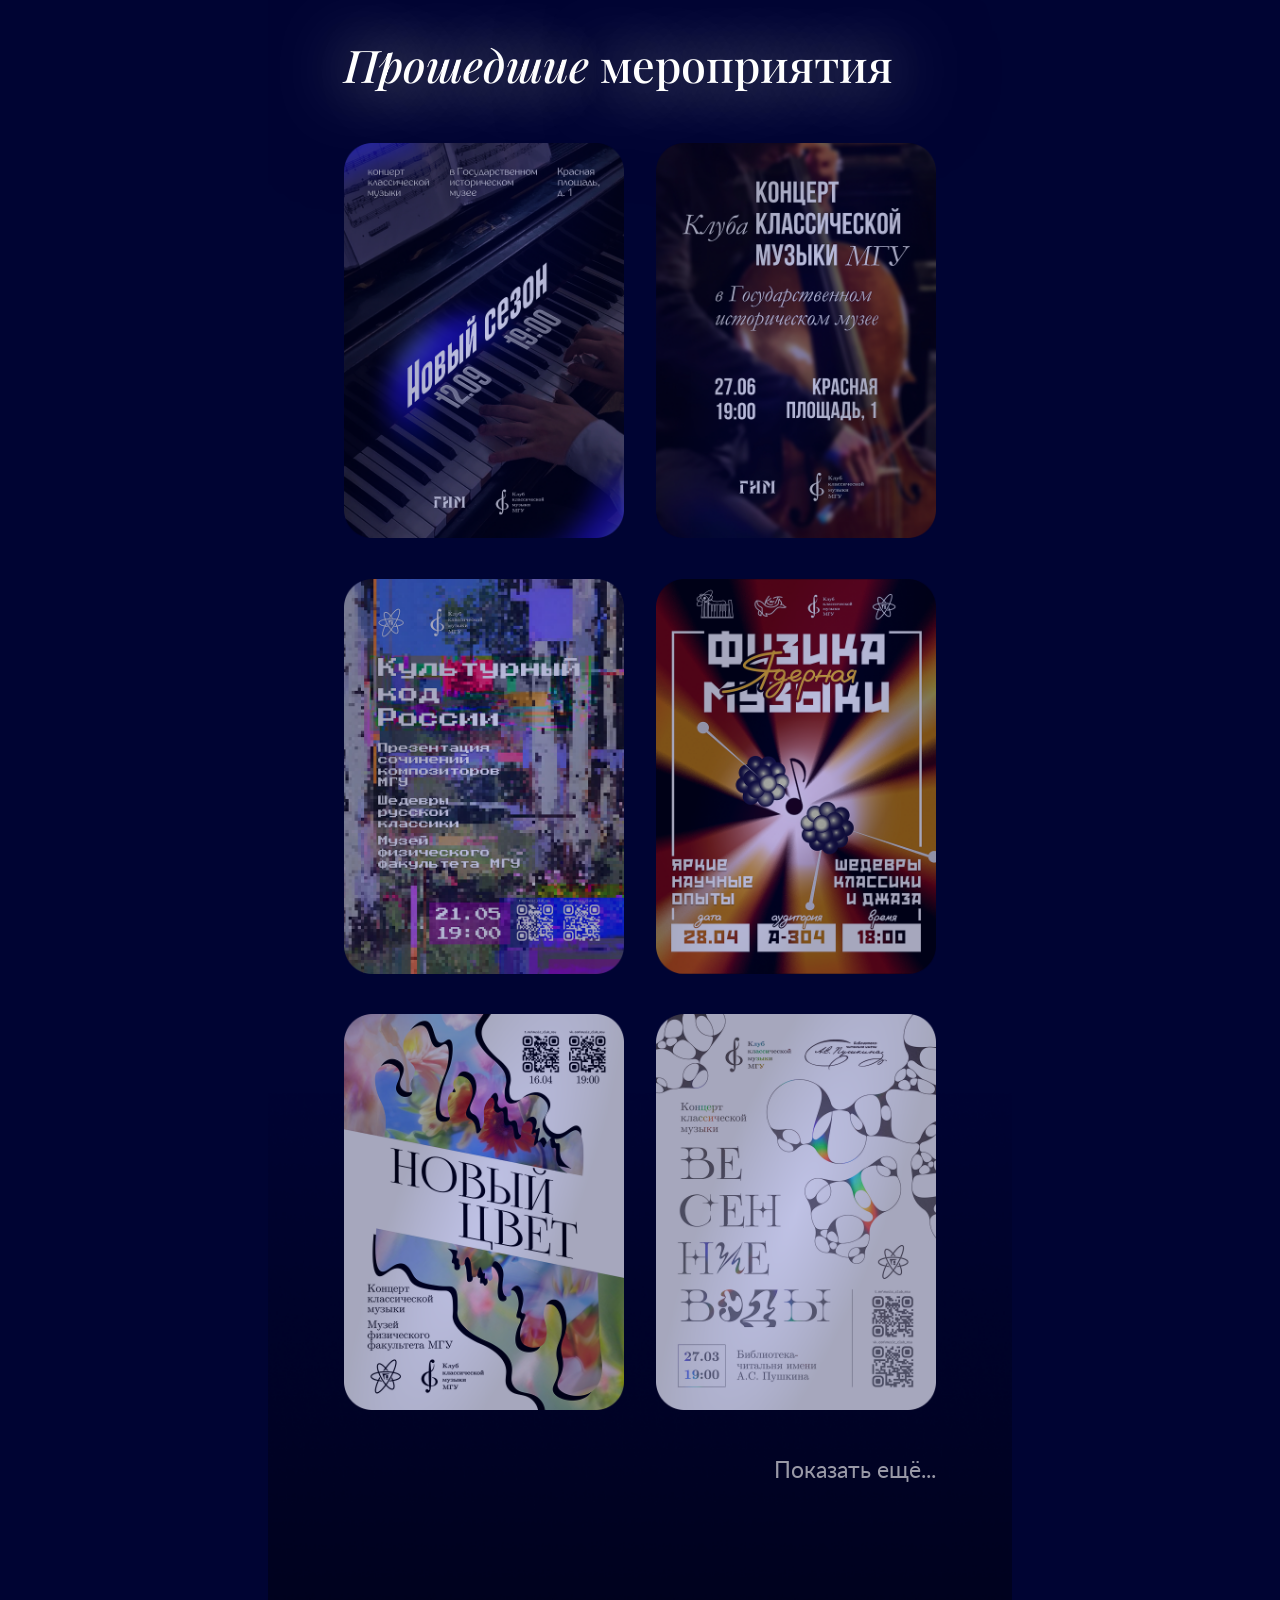
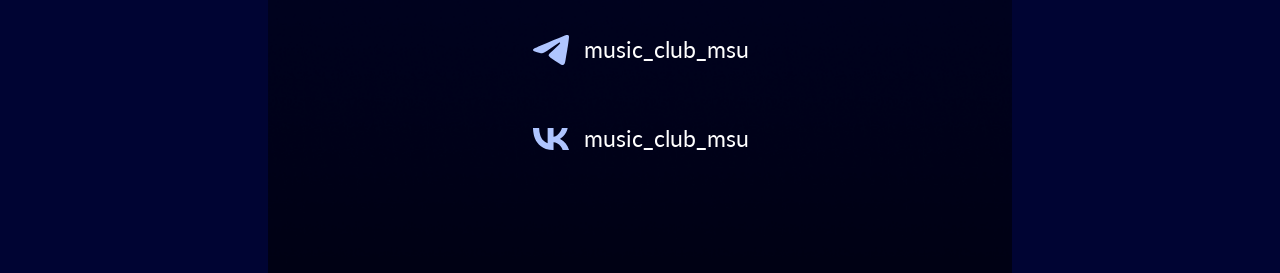
==== commit 1d340eea: "к звёздам!" ====
--- a/afisha/index.html
+++ b/afisha/index.html
@@ -5,6 +5,20 @@
     <link rel="icon" type="image/png" href="../assets/icon.png" />
     <title>Клуб классической музыки МГУ | Афиша</title>
     <link rel="stylesheet" href="../css/styles.css">
+
+    <!-- Yandex.Metrika counter -->
+    <script type="text/javascript">
+        (function(m,e,t,r,i,k,a){
+            m[i]=m[i]||function(){(m[i].a=m[i].a||[]).push(arguments)};
+            m[i].l=1*new Date();
+            for (var j = 0; j < document.scripts.length; j++) {if (document.scripts[j].src === r) { return; }}
+            k=e.createElement(t),a=e.getElementsByTagName(t)[0],k.async=1,k.src=r,a.parentNode.insertBefore(k,a)
+        })(window, document,'script','https://mc.yandex.ru/metrika/tag.js?id=113017407', 'ym');
+
+        ym(113017407, 'init', {ssr:true, webvisor:true, clickmap:true, ecommerce:"dataLayer", referrer: document.referrer, url: location.href, accurateTrackBounce:true, trackLinks:true});
+    </script>
+    <noscript><div><img src="https://mc.yandex.ru/watch/113017407" style="position:absolute; left:-9999px;" alt="" /></div></noscript>
+    <!-- /Yandex.Metrika counter -->
 </head>
 <body>
     <div id="stage">
@@ -18,18 +32,18 @@
             <div class="afisha-heading">
                 <p class="font-pd-mi-32">Афиша</p>
             </div>
-            <!-- <div class="actual">
+            <div class="actual">
                 <img class="actual-pic" src="../assets/afisha/picture.png">
                 <div class="desc">
                     <div class="info">
                         <div class="name">
-                            <p class="font-pd-m-24">Новый сезон</p>
+                            <p class="font-pd-m-24">К звёздам</p>
                             <p class="font-lato-12">Концерт классической музыки</p>
                         </div>
                         <div class="datetime">
                             <div class="data">
-                                <p class="font-pd-mi-28">24</p>
-                                <p class="font-pd-mi-16">сентября</p>
+                                <p class="font-pd-mi-28">10</p>
+                                <p class="font-pd-mi-16">октября</p>
                             </div>
                             <p class="font-pd-mi-28">19:00</p>
                         </div>
@@ -38,14 +52,14 @@
                             <p class="font-lato-12">Красная площадь, д. 1</p>
                         </div>
                     </div>
-                    <a href="#" target="_blank" class="register-btn">Приобрести билет</a>
-                </div>
-            </div> -->
-            <div class="empty">
+                    <a href="https://tickets.shm.ru/event/632C48A90055FCECCA9817289ED45196FF7510F3/2026-10-10/19:00" target="_blank" class="register-btn">Приобрести билет</a>
+                </div>
+            </div>
+            <!-- <div class="empty">
                 <p class="font-lato-12">
                     В настоящий момент нет мероприятий, доступных<br />для регистрации. Следите за обновлениями!
                 </p>
-            </div>
+            </div> -->
             <div class="past">
                 <p class="font-pd-m-24">
                     <span class="font-pd-mi-24">Прошедшие&nbsp;</span>мероприятия
@@ -72,7 +86,7 @@
                         data-links='[
                             {"url": "https://vk.ru/album-31429234_309769296", "label": "Фотоальбом: часть 1 (фотограф — Софья Семёнова)", "type": "photo"},
                             {"url": "https://vk.ru/album-31429234_309769375", "label": "Фотоальбом: часть 2 (фотограф — Родион Эшмаков)", "type": "photo"},
-                            {"url": "https://vkvideo.ru/video-31429234_456239155", "label": "Видеозапись концерта", "type": "video"}
+                            {"url": "https://vkvideo.ru/video-31429234_456239155", "label": "Видеозапись концерта (видеограф — Егор Филиппов)", "type": "video"}
                         ]'>
                         <img src="../assets/afisha/270626.png">
                     </div>
@@ -84,7 +98,7 @@
                         data-year="2026"
                         data-links='[
                             {"url": "https://vk.ru/album-31429234_309480723", "label": "Фотоальбом (фотограф — Родион Эшмаков)", "type": "photo"},
-                            {"url": "https://vkvideo.ru/video-31429234_456239156", "label": "Видеозапись концерта", "type": "video"}
+                            {"url": "https://vkvideo.ru/video-31429234_456239156", "label": "Видеозапись концерта (видеограф — Егор Филиппов)", "type": "video"}
                         ]'>
                         <img src="../assets/afisha/210526.png">
                     </div>
@@ -108,7 +122,7 @@
                         data-year="2026"
                         data-links='[
                             {"url": "https://vk.ru/album-31429234_309170044", "label": "Фотоальбом (фотограф — Родион Эшмаков)", "type": "photo"},
-                            {"url": "https://vkvideo.ru/video-31429234_456239149", "label": "Видеозапись концерта", "type": "video"}
+                            {"url": "https://vkvideo.ru/video-31429234_456239149", "label": "Видеозапись концерта (видеограф — Егор Филиппов)", "type": "video"}
                         ]'>
                         <img src="../assets/afisha/160426.png">
                     </div>
@@ -130,8 +144,7 @@
                         data-month="февраля"
                         data-year="2026"
                         data-links='[
-                            {"url": "https://vk.ru/album-31429234_308636472", "label": "Фотоальбом (фотограф — Родион Эшмаков)", "type": "photo"},
-                            {"url": "https://vkvideo.ru/video-31429234_456239149", "label": "Видеозапись концерта", "type": "video"}
+                            {"url": "https://vk.ru/album-31429234_308636472", "label": "Фотоальбом (фотограф — Родион Эшмаков)", "type": "photo"}
                         ]'>
                         <img src="../assets/afisha/270226.png">
                     </div>
@@ -143,7 +156,7 @@
                         data-year="2025"
                         data-links='[
                             {"url": "https://vk.ru/album-31429234_307936826", "label": "Фотоальбом (фотограф — Родион Эшмаков)", "type": "photo"},
-                            {"url": "https://vkvideo.ru/video-31429234_456239142", "label": "Видеозапись концерта", "type": "video"}
+                            {"url": "https://vkvideo.ru/video-31429234_456239142", "label": "Видеозапись концерта (съёмка и обработка — Егор Филиппов, Денис Несимов)", "type": "video"}
                         ]'>
                         <img src="../assets/afisha/171225.png">
                     </div>
@@ -189,8 +202,8 @@
                         data-month="сентября"
                         data-year="2025"
                         data-links='[
-                            {"url": "https://vk.ru/album-31429234_307030165", "label": "Фотоальбом (фотограф — Родион Эшмаков)", "type": "photo"},
-                            {"url": "https://vk.ru/album-31429234_3070308927", "label": "Фотоальбом: часть 2 (фотограф — Софья Семёнова)", "type": "photo"}
+                            {"url": "https://vk.ru/album-31429234_307030165", "label": "Фотоальбом: часть 1 (фотограф — Родион Эшмаков)", "type": "photo"},
+                            {"url": "https://vk.ru/album-31429234_307030892", "label": "Фотоальбом: часть 2 (фотограф — Софья Семёнова)", "type": "photo"}
                         ]'>
                         <img src="../assets/afisha/180925.png">
                     </div>
@@ -213,8 +226,8 @@
                                 <div class="data">
                                     <p class="font-pd-mi-28" id="modalDay">24</p>
                                     <p class="font-pd-mi-16" id="modalMonth">сентября</p>
+                                    <p class="font-pd-mi-28" id="modalYear">2026</p>
                                 </div>
-                                <p class="font-pd-mi-28" id="modalYear">2026</p>
                             </div>
                         </div>
                         <div class="modal-links" id="modalLinks"></div>
--- a/css/styles.css
+++ b/css/styles.css
@@ -1926,7 +1926,7 @@
 .name {
     display: flex;
     flex-direction: column;
-    gap: 0;
+    gap: 4px;
 }
 
 .name .font-pd-m-24 {
@@ -2123,7 +2123,7 @@
     position: relative;
     width: 313px;
     padding: 0;
-    border-radius: 25px;
+    border-radius: 30px;
     border: 1px solid rgba(255, 255, 255, 0.3);
     background-color: rgba(0, 4, 51, 0.85);
     box-shadow: 
@@ -2196,4 +2196,8 @@
 
 .modal .datetime {
     gap: 8px;
+}
+
+.modal .name {
+    width: auto;
 }
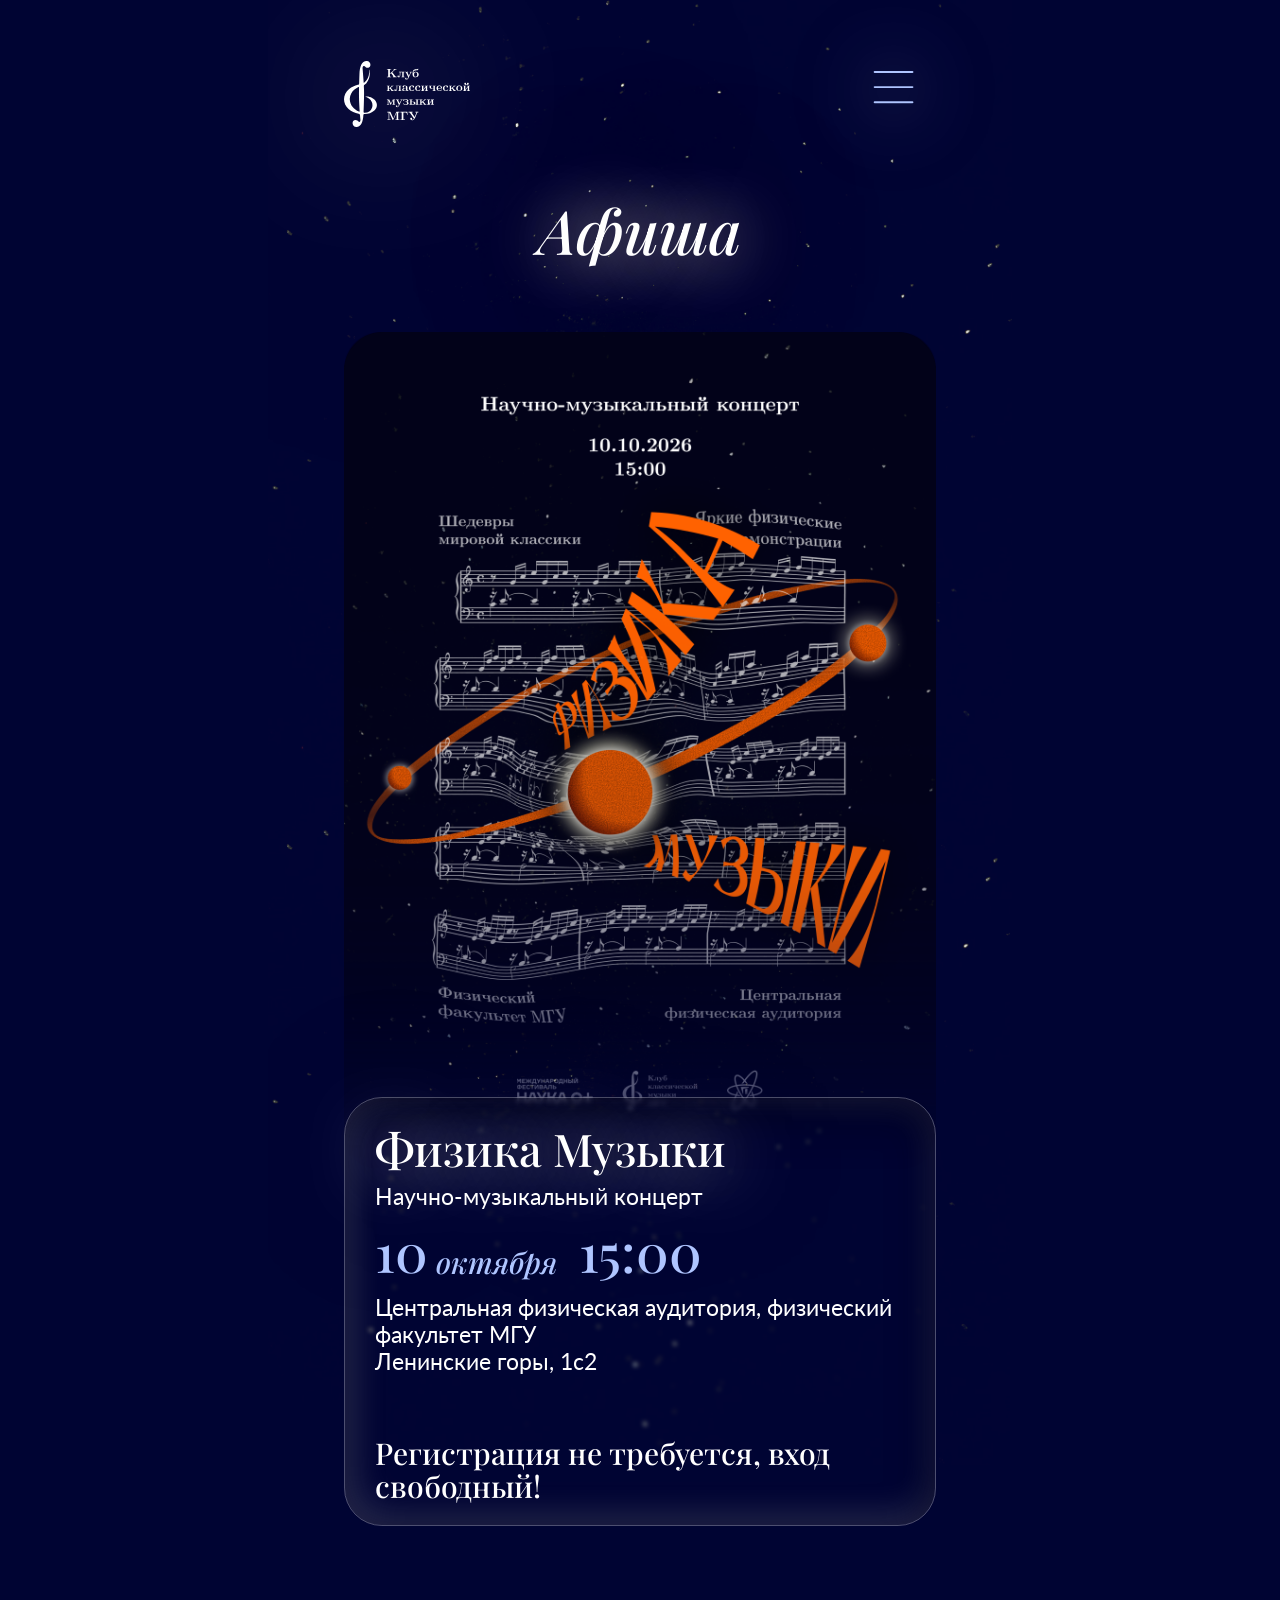
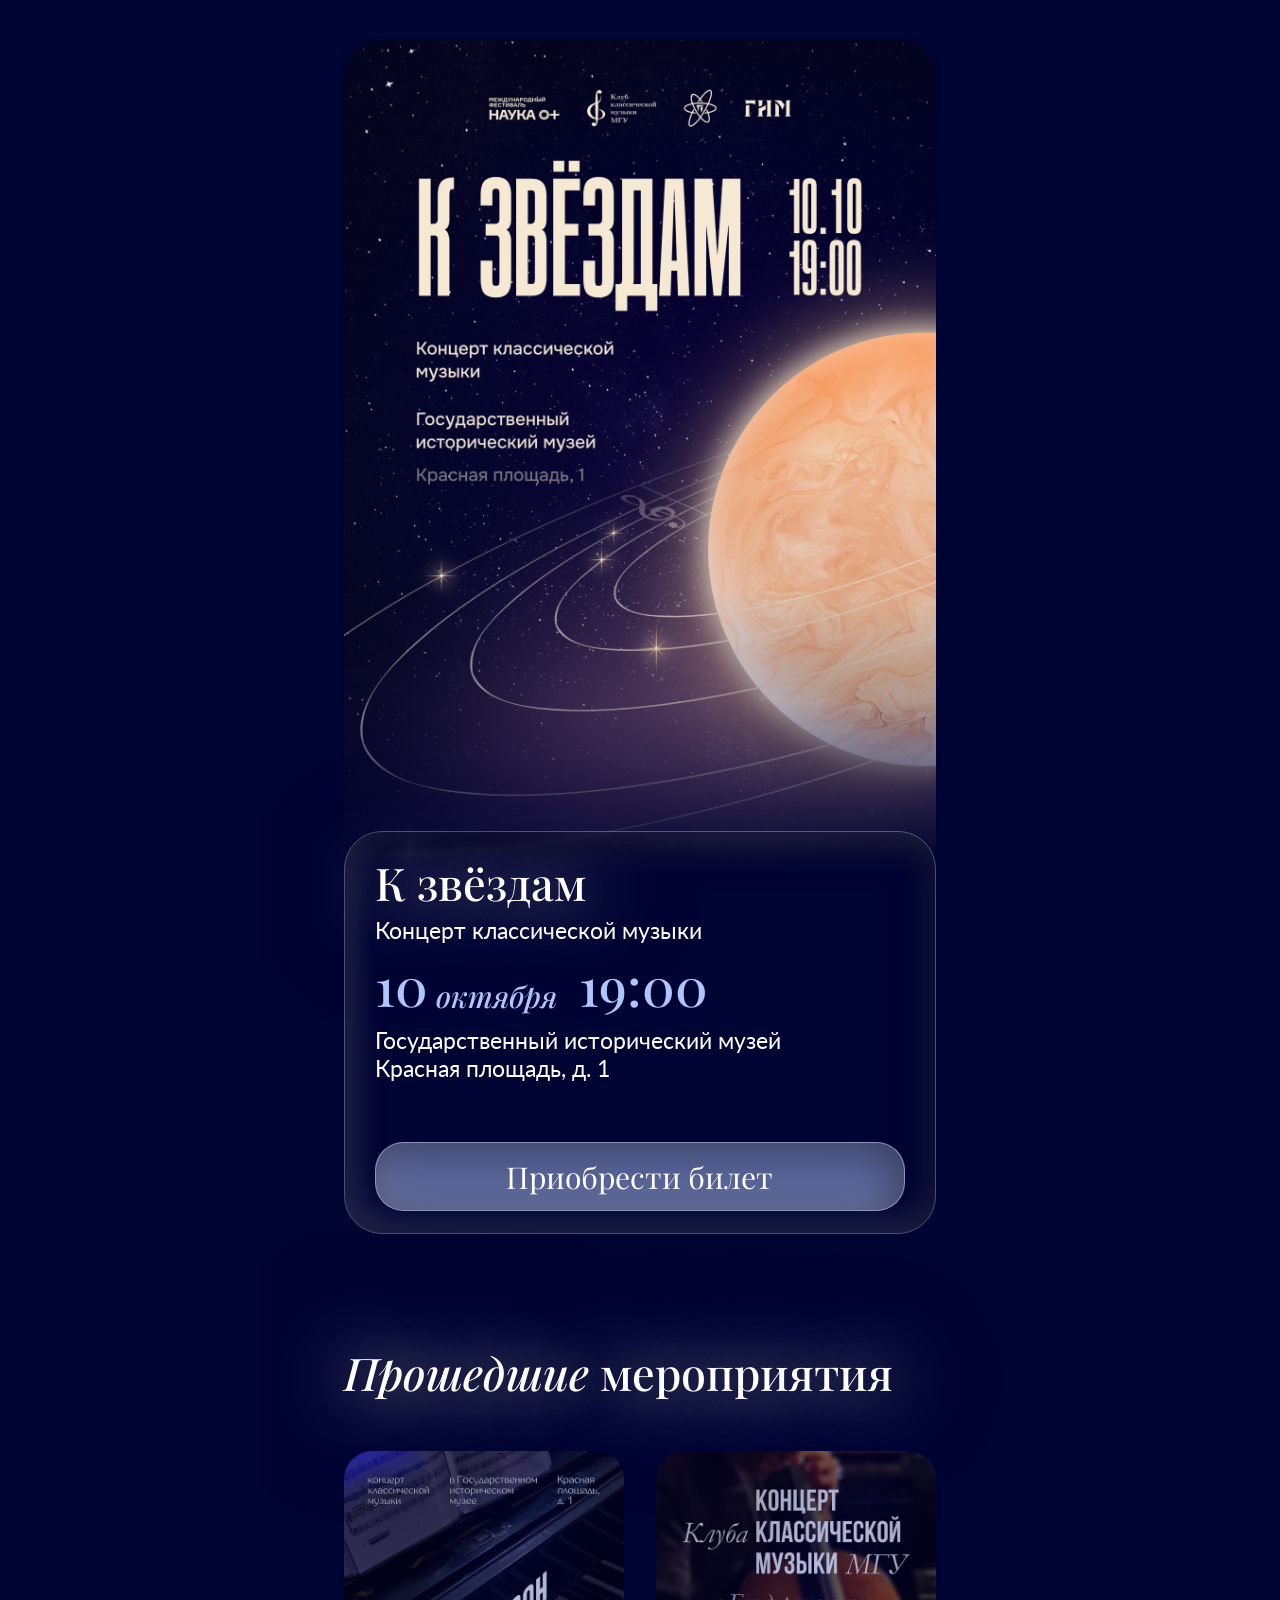
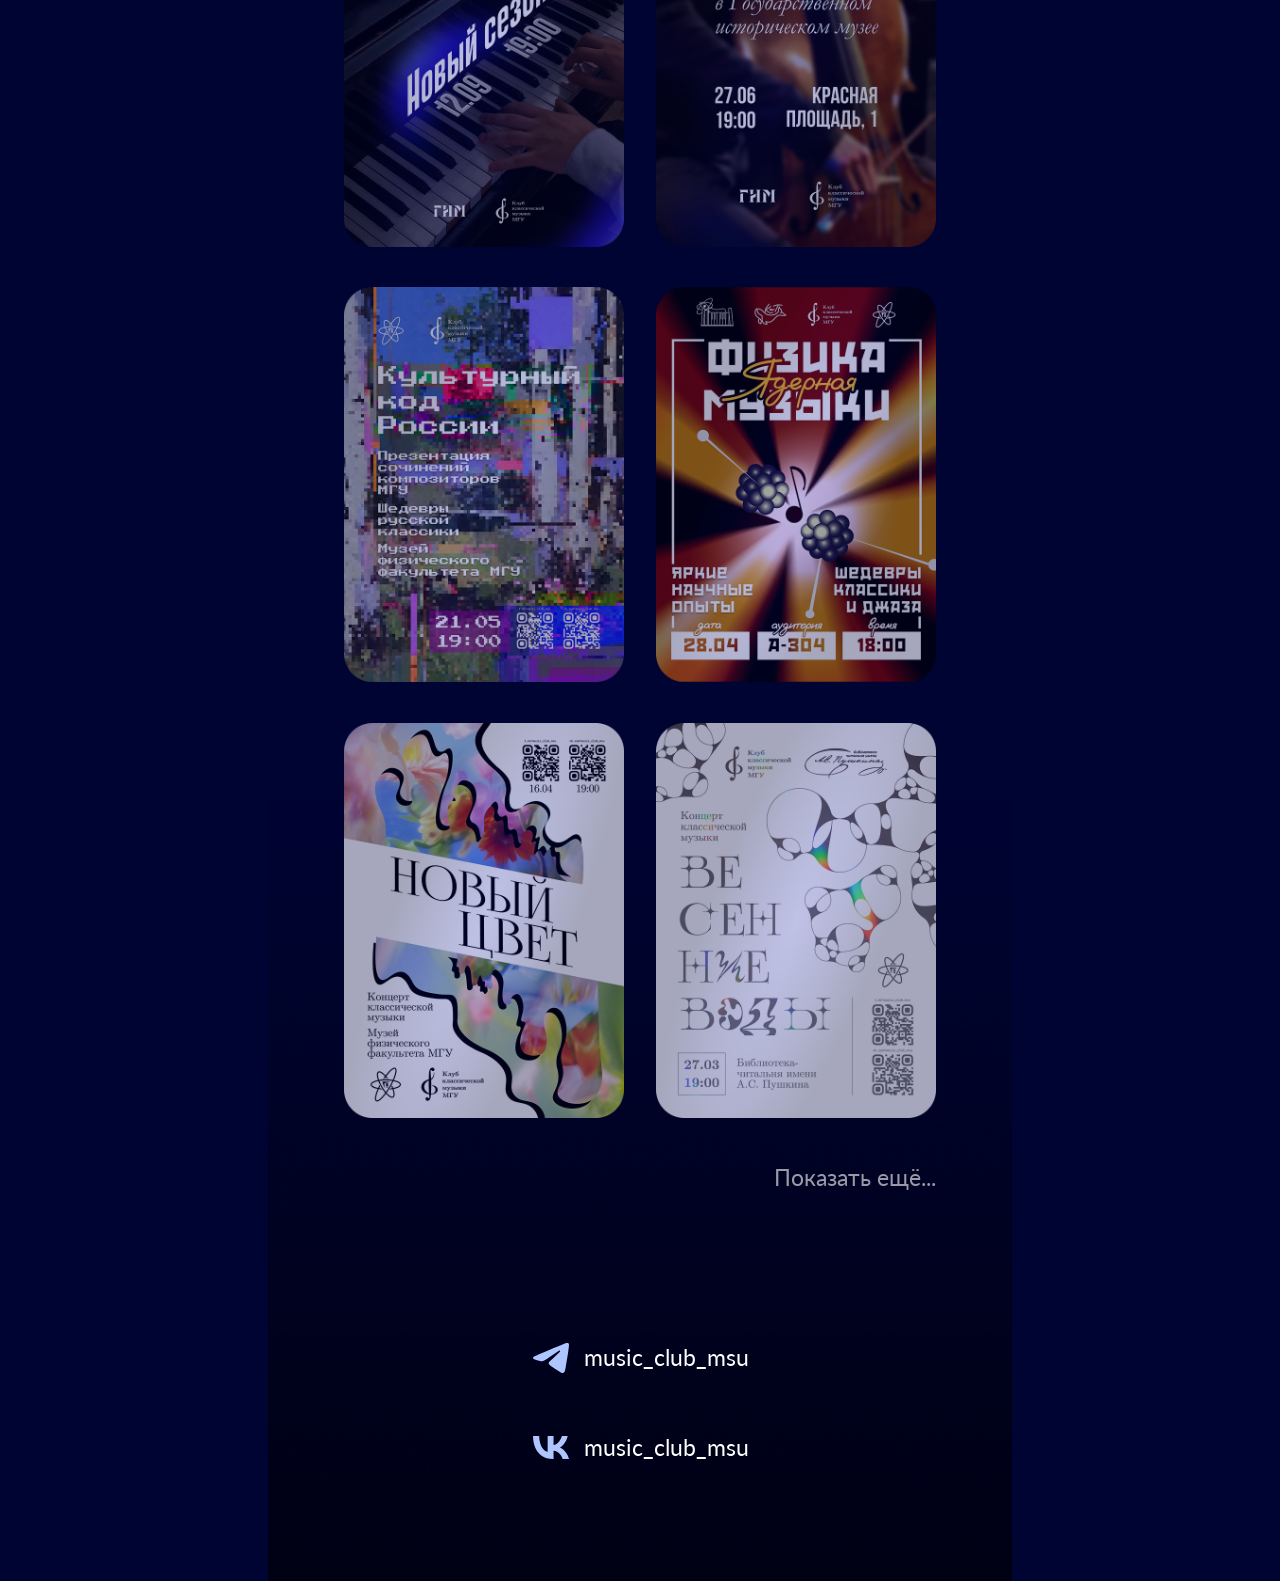
==== commit 5698e676: "физмуз!" ====
--- a/afisha/index.html
+++ b/afisha/index.html
@@ -33,6 +33,29 @@
                 <p class="font-pd-mi-32">Афиша</p>
             </div>
             <div class="actual">
+                <img class="actual-pic" src="../assets/afisha/picture_2.png">
+                <div class="desc">
+                    <div class="info">
+                        <div class="name">
+                            <p class="font-pd-m-24">Физика Музыки</p>
+                            <p class="font-lato-12">Научно-музыкальный концерт</p>
+                        </div>
+                        <div class="datetime">
+                            <div class="data">
+                                <p class="font-pd-mi-28">10</p>
+                                <p class="font-pd-mi-16">октября</p>
+                            </div>
+                            <p class="font-pd-mi-28">15:00</p>
+                        </div>
+                        <div class="place">
+                            <p class="font-lato-12">Центральная физическая аудитория, физический факультет МГУ</p>
+                            <p class="font-lato-12">Ленинские горы, 1с2</p>
+                        </div>
+                    </div>
+                    <p class="font-pd-mi-16" style="font-style: normal;">Регистрация не требуется, вход свободный!</p>
+                </div>
+            </div>
+            <div class="actual">
                 <img class="actual-pic" src="../assets/afisha/picture.png">
                 <div class="desc">
                     <div class="info">
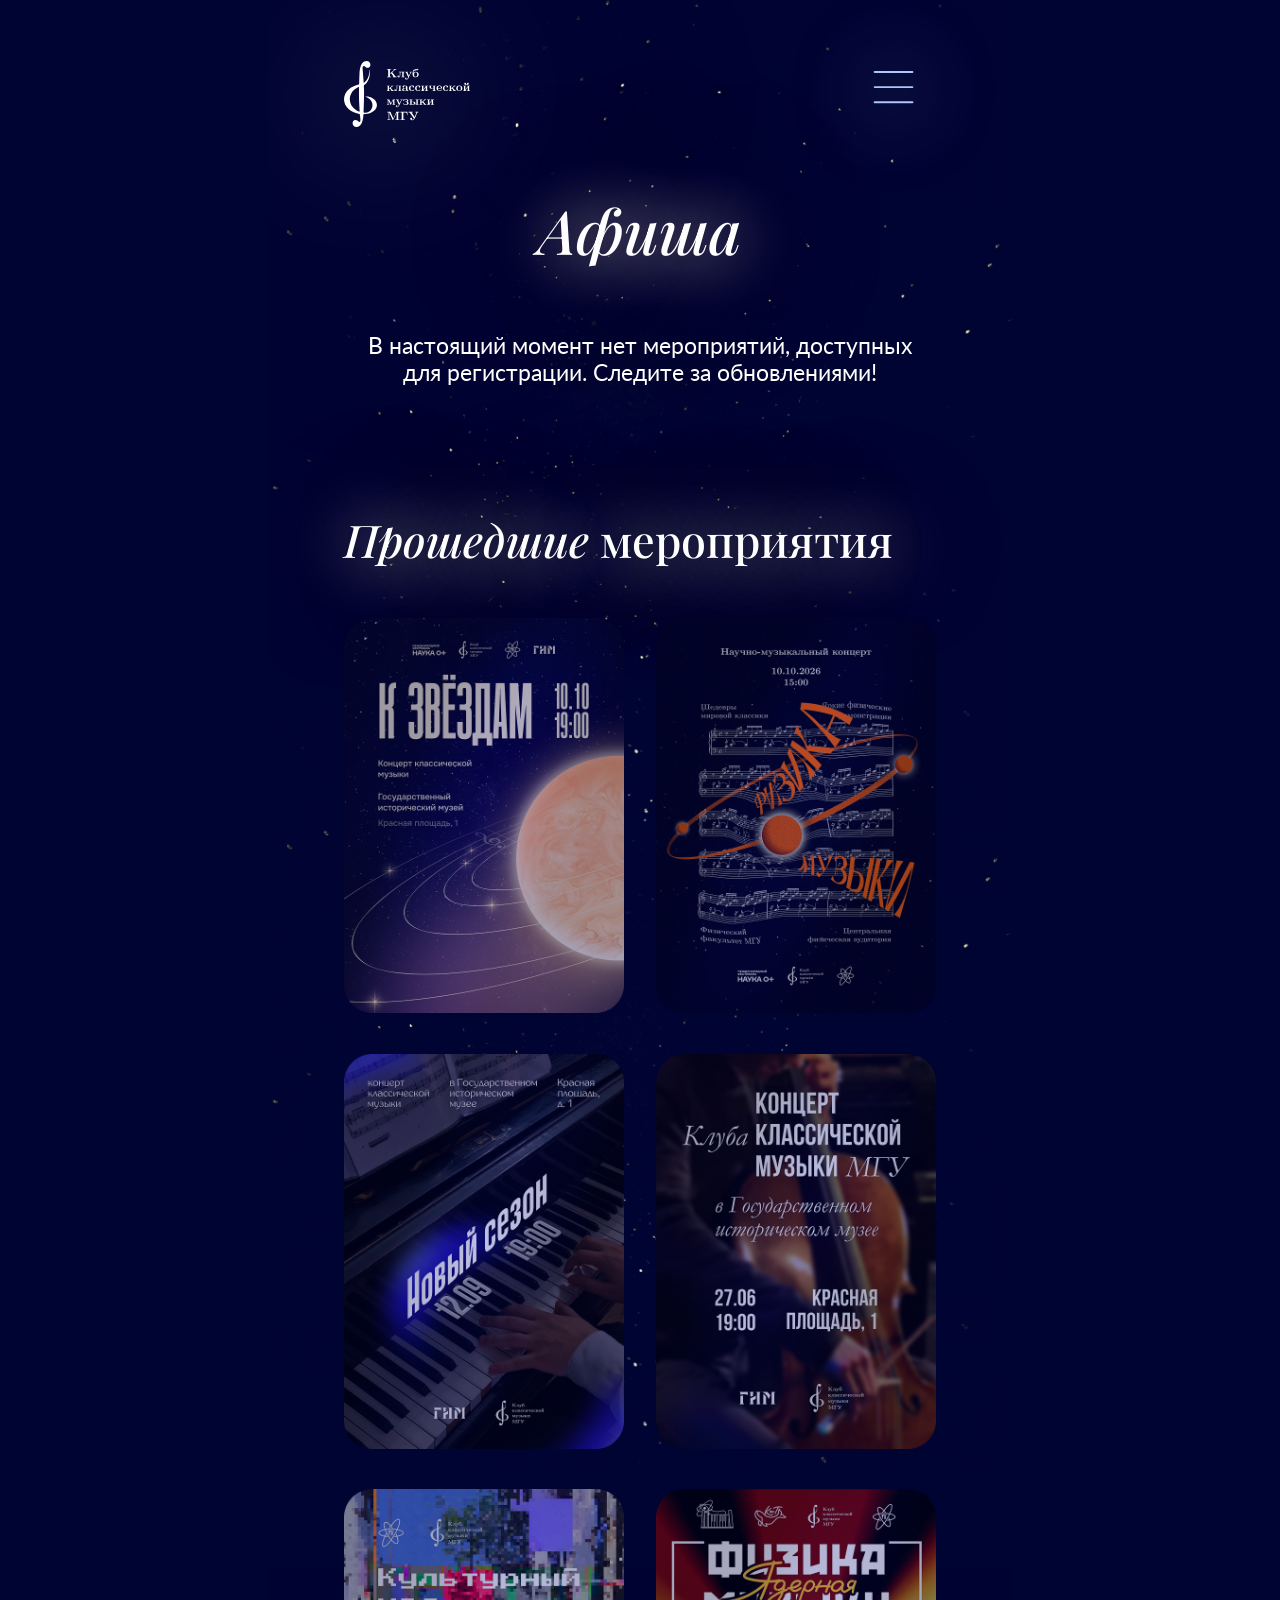
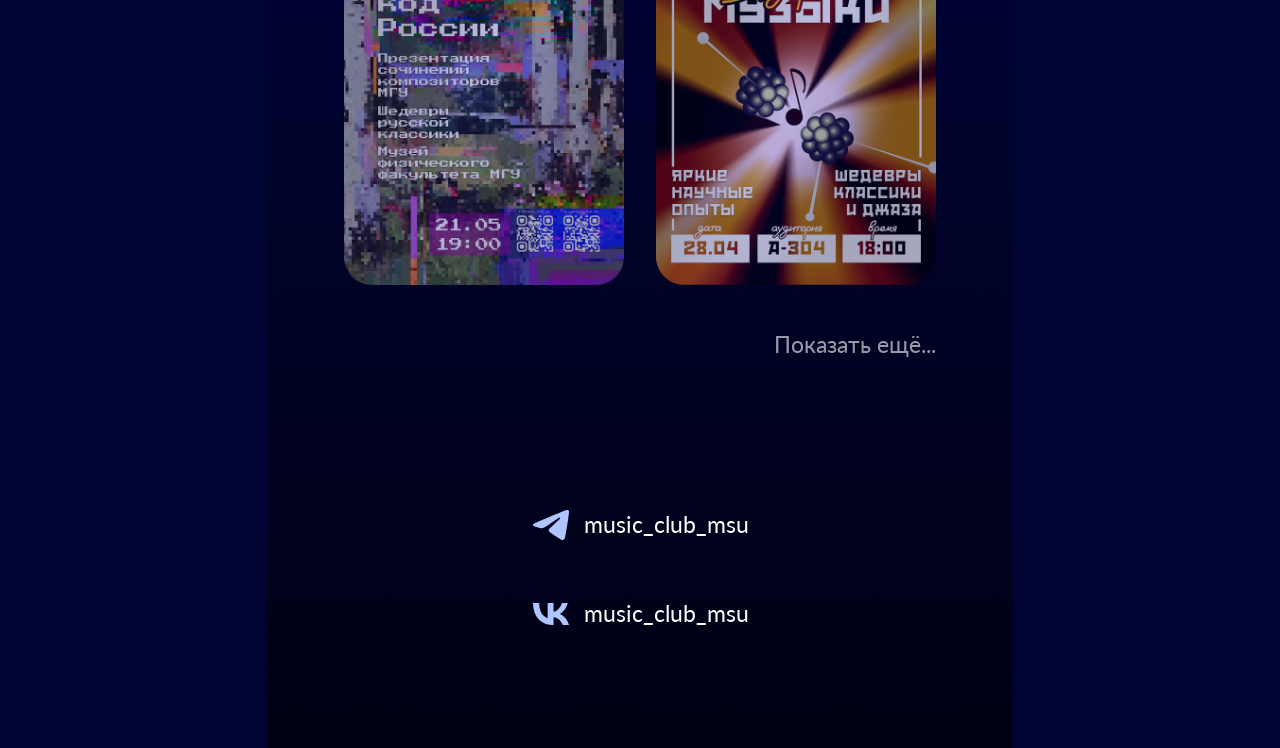
==== commit 79dabea5: "обновление архива" ====
--- a/afisha/index.html
+++ b/afisha/index.html
@@ -32,30 +32,7 @@
             <div class="afisha-heading">
                 <p class="font-pd-mi-32">Афиша</p>
             </div>
-            <div class="actual">
-                <img class="actual-pic" src="../assets/afisha/picture_2.png">
-                <div class="desc">
-                    <div class="info">
-                        <div class="name">
-                            <p class="font-pd-m-24">Физика Музыки</p>
-                            <p class="font-lato-12">Научно-музыкальный концерт</p>
-                        </div>
-                        <div class="datetime">
-                            <div class="data">
-                                <p class="font-pd-mi-28">10</p>
-                                <p class="font-pd-mi-16">октября</p>
-                            </div>
-                            <p class="font-pd-mi-28">15:00</p>
-                        </div>
-                        <div class="place">
-                            <p class="font-lato-12">Центральная физическая аудитория, физический факультет МГУ</p>
-                            <p class="font-lato-12">Ленинские горы, 1с2</p>
-                        </div>
-                    </div>
-                    <p class="font-pd-mi-16" style="font-style: normal;">Регистрация не требуется, вход свободный!</p>
-                </div>
-            </div>
-            <div class="actual">
+            <!-- <div class="actual">
                 <img class="actual-pic" src="../assets/afisha/picture.png">
                 <div class="desc">
                     <div class="info">
@@ -77,18 +54,42 @@
                     </div>
                     <a href="https://tickets.shm.ru/event/632C48A90055FCECCA9817289ED45196FF7510F3/2026-10-10/19:00" target="_blank" class="register-btn">Приобрести билет</a>
                 </div>
-            </div>
-            <!-- <div class="empty">
+            </div> -->
+            <div class="empty">
                 <p class="font-lato-12">
                     В настоящий момент нет мероприятий, доступных<br />для регистрации. Следите за обновлениями!
                 </p>
-            </div> -->
+            </div>
             <div class="past">
                 <p class="font-pd-m-24">
                     <span class="font-pd-mi-24">Прошедшие&nbsp;</span>мероприятия
                 </p>
                 <div class="past-list">
                     <div class="past-card"
+                        data-title="К звёздам"
+                        data-subtitle="Концерт классической музыки"
+                        data-day="10"
+                        data-month="октября"
+                        data-year="2026"
+                        data-links='[
+                            {"url": "https://vk.ru/album-31429234_310581845", "label": "Фотоальбом: часть 1 (фотограф — Софья Семёнова)", "type": "photo"},
+                            {"url": "https://vk.ru/album-31429234_310581848", "label": "Фотоальбом: часть 2 (фотограф — Родион Эшмаков)", "type": "photo"}
+                        ]'>
+                        <img src="../assets/afisha/10102026-2.png">
+                    </div>
+                    <div class="past-card"
+                        data-title="Физика Музыки"
+                        data-subtitle="Научно-музыкальный концерт"
+                        data-day="10"
+                        data-month="октября"
+                        data-year="2026"
+                        data-links='[
+                            {"url": "https://vk.ru/album-31429234_310582041", "label": "Фотоальбом (фотограф — Феликс Карпич)", "type": "photo"},
+                            {"url": "https://vkvideo.ru/live-31429234_456239160", "label": "Видеозапись концерта", "type": "video"}
+                        ]'>
+                        <img src="../assets/afisha/10102026-1.png">
+                    </div>
+                    <div class="past-card"
                         data-title="Новый сезон"
                         data-subtitle="Концерт классической музыки"
                         data-day="12"
@@ -137,7 +138,7 @@
                         ]'>
                         <img src="../assets/afisha/280426.png">
                     </div>
-                    <div class="past-card"
+                    <div class="past-card past-card-hidden"
                         data-title="Новый цвет"
                         data-subtitle="Концерт классической музыки"
                         data-day="16"
@@ -149,7 +150,7 @@
                         ]'>
                         <img src="../assets/afisha/160426.png">
                     </div>
-                    <div class="past-card"
+                    <div class="past-card past-card-hidden"
                         data-title="Весенние воды"
                         data-subtitle="Концерт классической музыки"
                         data-day="27"
--- a/css/styles.css
+++ b/css/styles.css
@@ -2200,4 +2200,28 @@
 
 .modal .name {
     width: auto;
+}
+
+.links-container {
+    position: relative;
+    display: flex;
+    flex-direction: column;
+    margin: 0px 40px;
+    gap: 20px;
+    padding: 20px 16px;
+    background-color: rgba(175, 197, 255, 0.1);
+    align-items: center;
+    border-radius: 20px;
+    border: solid 0.5px;
+    border-color: rgba(255, 255, 255, 0.3);
+    box-shadow: 
+        inset -3px 3px 20px rgba(0, 2, 20, 0.5),
+        inset 3px -3px 20px rgba(255, 255, 255, 0.2);
+    backdrop-filter: blur(0.5px);
+}
+
+.links-buttons {
+    display: flex;
+    flex-direction: column;
+    gap: 12px;
 }
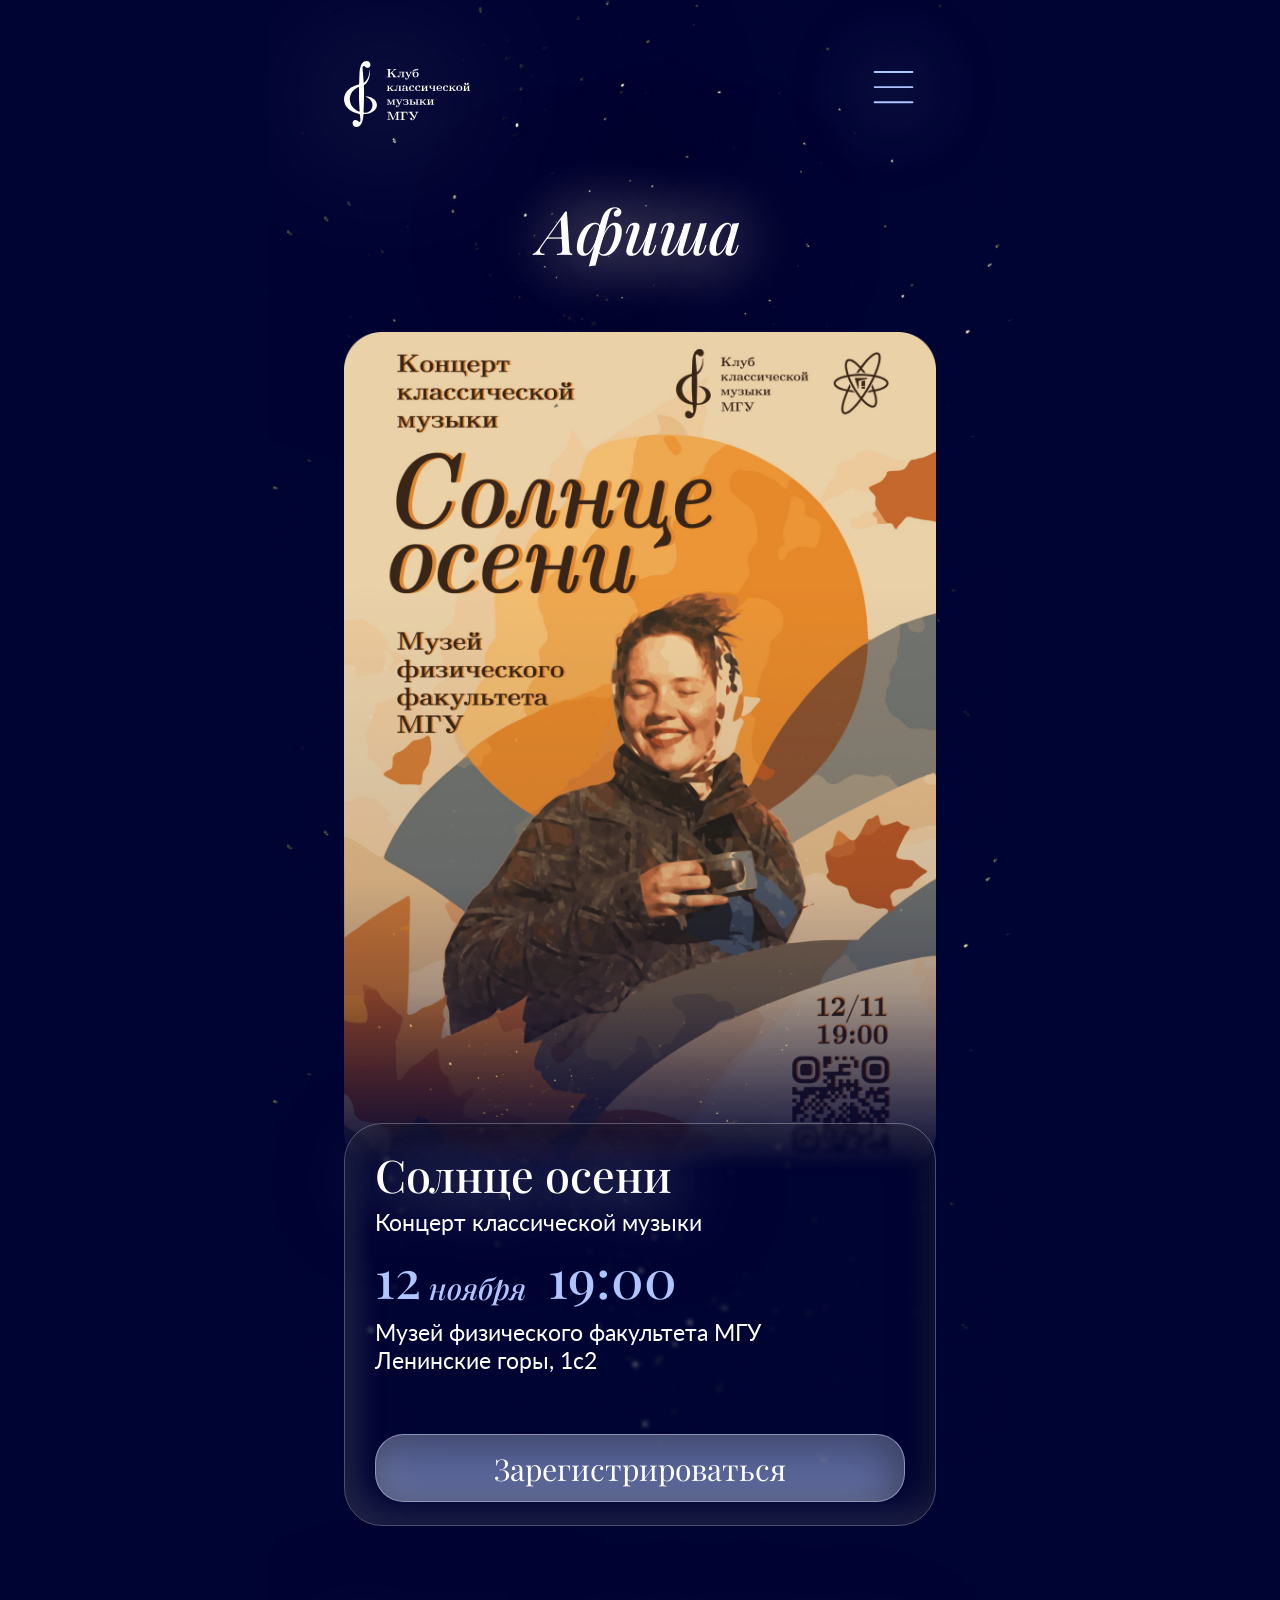
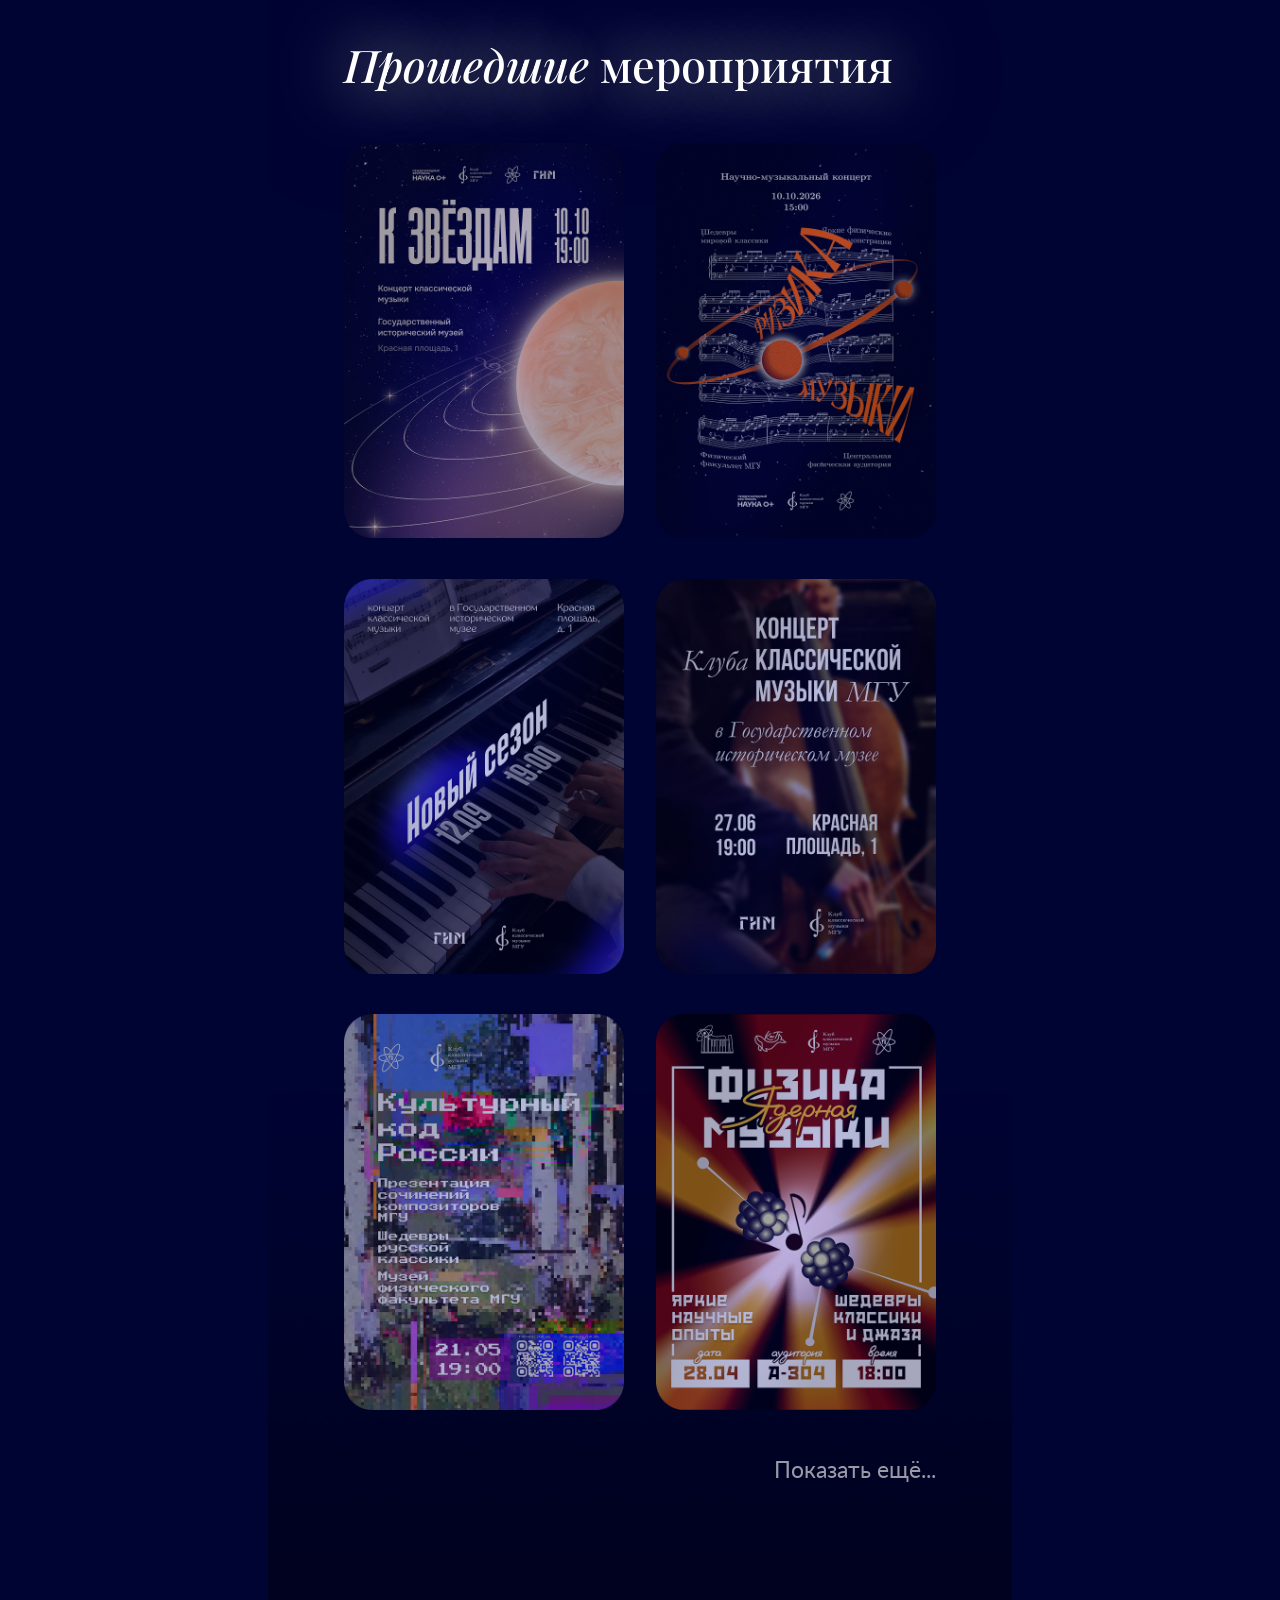
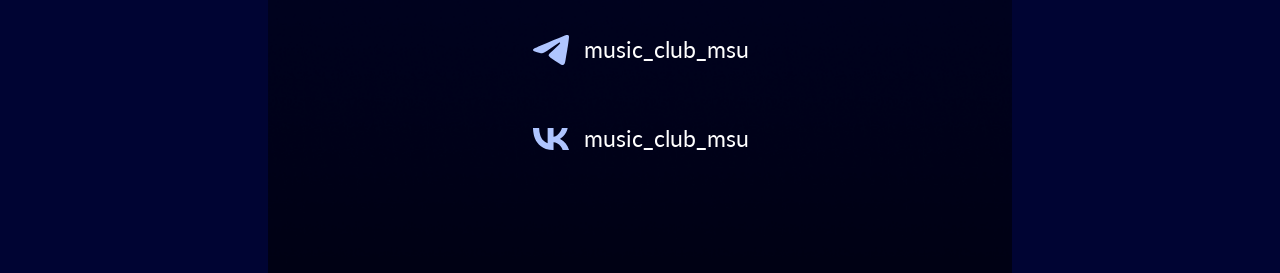
==== commit 9f58a4fb: "анонс солнце осени!" ====
--- a/afisha/index.html
+++ b/afisha/index.html
@@ -32,34 +32,34 @@
             <div class="afisha-heading">
                 <p class="font-pd-mi-32">Афиша</p>
             </div>
-            <!-- <div class="actual">
+            <div class="actual">
                 <img class="actual-pic" src="../assets/afisha/picture.png">
                 <div class="desc">
                     <div class="info">
                         <div class="name">
-                            <p class="font-pd-m-24">К звёздам</p>
+                            <p class="font-pd-m-24">Солнце осени</p>
                             <p class="font-lato-12">Концерт классической музыки</p>
                         </div>
                         <div class="datetime">
                             <div class="data">
-                                <p class="font-pd-mi-28">10</p>
-                                <p class="font-pd-mi-16">октября</p>
+                                <p class="font-pd-mi-28">12</p>
+                                <p class="font-pd-mi-16">ноября</p>
                             </div>
                             <p class="font-pd-mi-28">19:00</p>
                         </div>
                         <div class="place">
-                            <p class="font-lato-12">Государственный исторический музей</p>
-                            <p class="font-lato-12">Красная площадь, д. 1</p>
-                        </div>
-                    </div>
-                    <a href="https://tickets.shm.ru/event/632C48A90055FCECCA9817289ED45196FF7510F3/2026-10-10/19:00" target="_blank" class="register-btn">Приобрести билет</a>
-                </div>
-            </div> -->
-            <div class="empty">
+                            <p class="font-lato-12">Музей физического факультета МГУ</p>
+                            <p class="font-lato-12">Ленинские горы, 1с2</p>
+                        </div>
+                    </div>
+                    <a href="https://forms.yandex.ru/u/6ae743924a052da7538c507d/" target="_blank" class="register-btn">Зарегистрироваться</a>
+                </div>
+            </div>
+            <!-- <div class="empty">
                 <p class="font-lato-12">
                     В настоящий момент нет мероприятий, доступных<br />для регистрации. Следите за обновлениями!
                 </p>
-            </div>
+            </div> -->
             <div class="past">
                 <p class="font-pd-m-24">
                     <span class="font-pd-mi-24">Прошедшие&nbsp;</span>мероприятия
